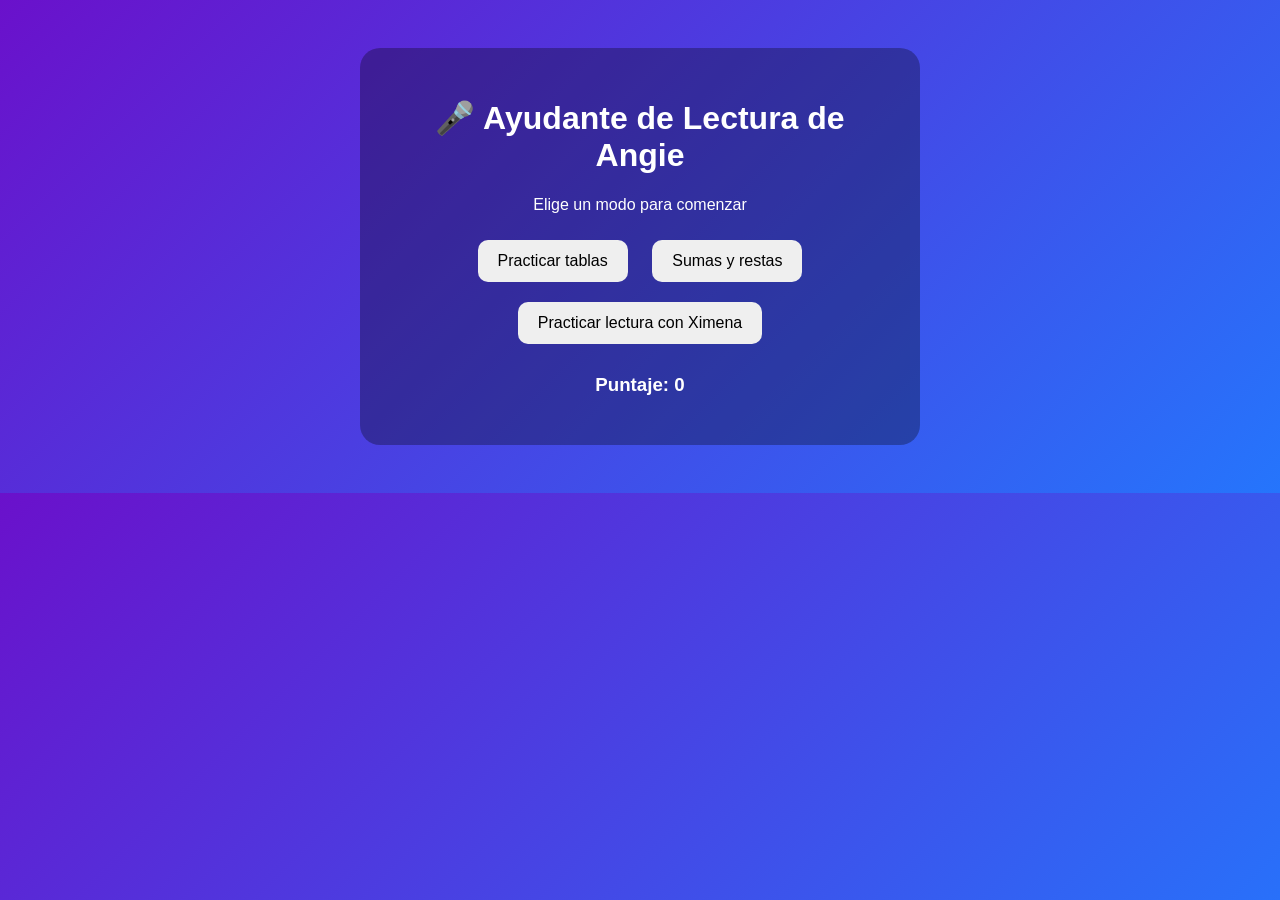
==== index.html @ 01317602 "first commit" ====
<!doctype html>
<html lang="es">

<head>
    <meta charset="UTF-8" />
    <title>Asistente Educativo con Voz</title>
    <link rel="stylesheet" href="style.css" />
</head>

<body>
    <div class="container">
        <h1>🎤 Ayudante de Lectura de Angie</h1>

        <p id="pregunta">Elige un modo para comenzar</p>

        <button onclick="iniciarTablas()">Practicar tablas</button>
        <button onclick="iniciarSumasRestas()">Sumas y restas</button>
        <button onclick="iniciarPronunciacion()">Practicar lectura con Ximena</button>

        <h2 id="respuesta"></h2>
        <h3 id="puntaje">Puntaje: 0</h3>
    </div>

    <script src="script.js"></script>
</body>

</html>
---- style.css ----
body {
    font-family: Arial, sans-serif;
    background: linear-gradient(135deg, #6a11cb, #2575fc);
    color: white;
    text-align: center;
    padding: 40px;
}

.container {
    background: rgba(0, 0, 0, 0.3);
    padding: 30px;
    border-radius: 20px;
    max-width: 500px;
    margin: auto;
}

button {
    padding: 12px 20px;
    margin: 10px;
    border: none;
    border-radius: 10px;
    cursor: pointer;
    font-size: 16px;
}

button:hover {
    background-color: #ddd;
}
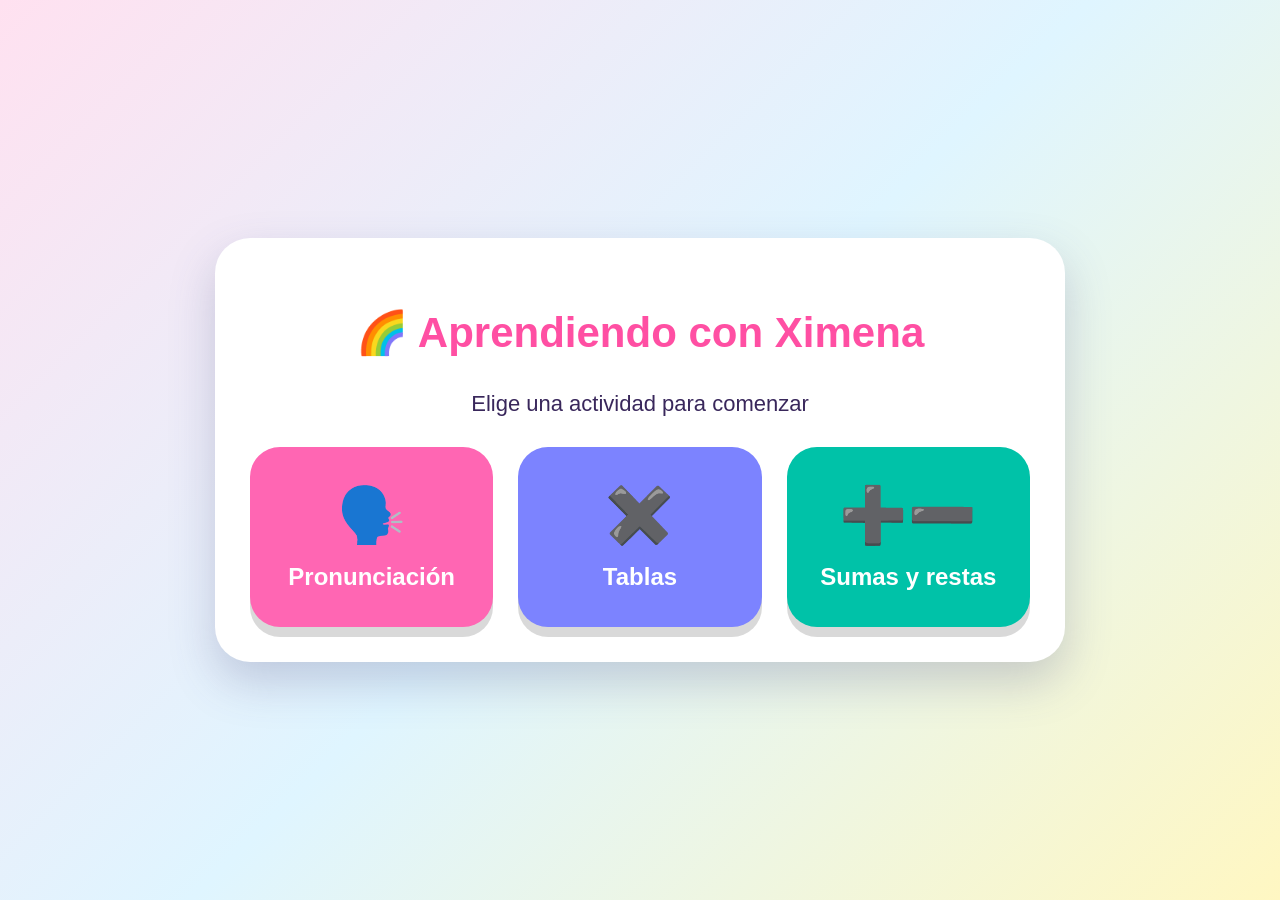
==== commit 6123ed6e: "cambios uevos1" ====
--- a/index.html
+++ b/index.html
@@ -3,23 +3,47 @@
 
 <head>
     <meta charset="UTF-8" />
-    <title>Asistente Educativo con Voz</title>
+    <title>Aprendiendo con Ximena</title>
     <link rel="stylesheet" href="style.css" />
 </head>
 
 <body>
-    <div class="container">
-        <h1>🎤 Ayudante de Lectura de Angie</h1>
+    <main class="app">
+        <section id="menu" class="screen active">
+            <h1>🌈 Aprendiendo con Ximena</h1>
+            <p class="subtitle">Elige una actividad para comenzar</p>
 
-        <p id="pregunta">Elige un modo para comenzar</p>
+            <div class="cards">
+                <button class="card pink" onclick="abrirActividad('pronunciacion')">
+          🗣️
+          <span>Pronunciación</span>
+        </button>
 
-        <button onclick="iniciarTablas()">Practicar tablas</button>
-        <button onclick="iniciarSumasRestas()">Sumas y restas</button>
-        <button onclick="iniciarPronunciacion()">Practicar lectura con Ximena</button>
+                <button class="card purple" onclick="abrirActividad('tablas')">
+          ✖️
+          <span>Tablas</span>
+        </button>
 
-        <h2 id="respuesta"></h2>
-        <h3 id="puntaje">Puntaje: 0</h3>
-    </div>
+                <button class="card green" onclick="abrirActividad('matematicas')">
+          ➕➖
+          <span>Sumas y restas</span>
+        </button>
+            </div>
+        </section>
+
+        <section id="actividad" class="screen">
+            <button class="back" onclick="volverMenu()">⬅ Volver</button>
+
+            <h2 id="tituloActividad">Actividad</h2>
+
+            <div id="pregunta" class="question">
+                Presiona una opción para comenzar
+            </div>
+
+            <h3 id="respuesta" class="answer"></h3>
+            <h3 id="puntaje" class="score">⭐ Puntaje: 0</h3>
+        </section>
+    </main>
 
     <script src="script.js"></script>
 </body>
--- a/style.css
+++ b/style.css
@@ -1,28 +1,134 @@
-body {
-    font-family: Arial, sans-serif;
-    background: linear-gradient(135deg, #6a11cb, #2575fc);
-    color: white;
-    text-align: center;
-    padding: 40px;
+* {
+    box-sizing: border-box;
 }
 
-.container {
-    background: rgba(0, 0, 0, 0.3);
-    padding: 30px;
-    border-radius: 20px;
-    max-width: 500px;
-    margin: auto;
+body {
+    margin: 0;
+    font-family: Arial, sans-serif;
+    min-height: 100vh;
+    background: linear-gradient(135deg, #ffe1f0, #dff5ff, #fff7c2);
+    display: flex;
+    justify-content: center;
+    align-items: center;
+    color: #39275b;
 }
 
-button {
-    padding: 12px 20px;
-    margin: 10px;
-    border: none;
-    border-radius: 10px;
-    cursor: pointer;
-    font-size: 16px;
+.app {
+    width: 92%;
+    max-width: 850px;
 }
 
-button:hover {
-    background-color: #ddd;
+.screen {
+    display: none;
+    background: white;
+    border-radius: 35px;
+    padding: 35px;
+    text-align: center;
+    box-shadow: 0 20px 45px rgba(80, 80, 130, 0.25);
+}
+
+.screen.active {
+    display: block;
+}
+
+h1 {
+    font-size: 42px;
+    color: #ff4fa3;
+}
+
+.subtitle {
+    font-size: 22px;
+    margin-bottom: 30px;
+}
+
+.cards {
+    display: grid;
+    grid-template-columns: repeat(3, 1fr);
+    gap: 25px;
+}
+
+.card {
+    min-height: 180px;
+    border: none;
+    border-radius: 30px;
+    color: white;
+    font-size: 55px;
+    cursor: pointer;
+    box-shadow: 0 10px 0 rgba(0, 0, 0, 0.15);
+    transition: transform 0.2s;
+}
+
+.card span {
+    display: block;
+    font-size: 24px;
+    margin-top: 15px;
+    font-weight: bold;
+}
+
+.card:hover {
+    transform: scale(1.05);
+}
+
+.pink {
+    background: #ff66b3;
+}
+
+.purple {
+    background: #7c83ff;
+}
+
+.green {
+    background: #00c2a8;
+}
+
+.back {
+    background: #ffcf4d;
+    border: none;
+    border-radius: 20px;
+    padding: 12px 22px;
+    font-size: 18px;
+    cursor: pointer;
+    font-weight: bold;
+    margin-bottom: 15px;
+}
+
+#tituloActividad {
+    font-size: 34px;
+    color: #7c3aed;
+}
+
+.question {
+    background: #fff4fb;
+    border: 4px dashed #ff9bd2;
+    border-radius: 25px;
+    padding: 30px;
+    font-size: 30px;
+    font-weight: bold;
+    min-height: 170px;
+    margin: 25px 0;
+}
+
+.answer {
+    background: #e9f7ff;
+    color: #2364aa;
+    border-radius: 20px;
+    padding: 15px;
+    min-height: 55px;
+}
+
+.score {
+    background: #fff0a8;
+    color: #8a5a00;
+    border-radius: 20px;
+    padding: 15px;
+    font-size: 26px;
+}
+
+@media (max-width: 700px) {
+    .cards {
+        grid-template-columns: 1fr;
+    }
+    h1 {
+        font-size: 32px;
+    }
 }
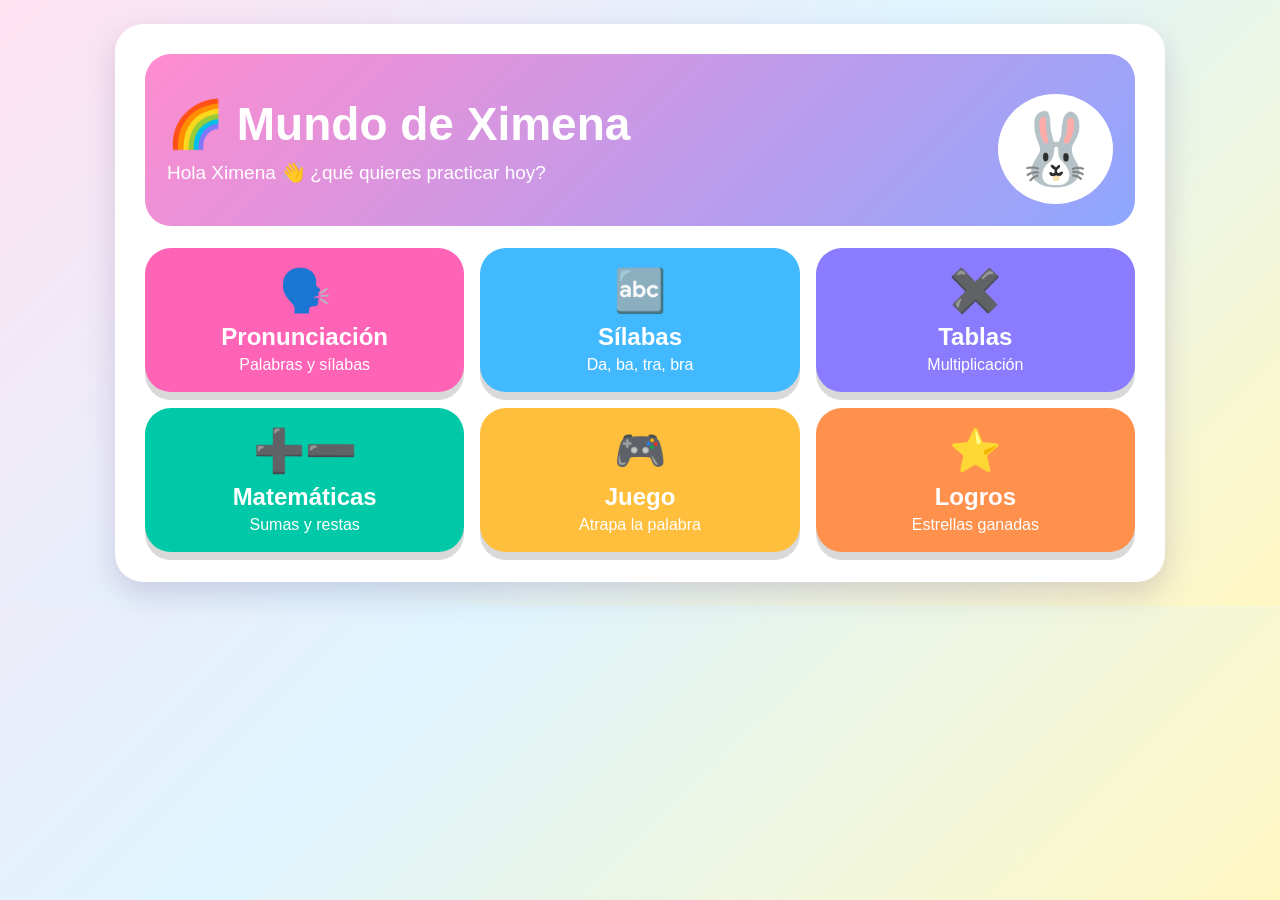
==== commit 16b89537: "cambio nuevo movil" ====
--- a/index.html
+++ b/index.html
@@ -3,30 +3,58 @@
 
 <head>
     <meta charset="UTF-8" />
-    <title>Aprendiendo con Ximena</title>
+    <meta name="viewport" content="width=device-width, initial-scale=1.0" />
+    <title>Mundo de Ximena</title>
     <link rel="stylesheet" href="style.css" />
 </head>
 
 <body>
     <main class="app">
+
         <section id="menu" class="screen active">
-            <h1>🌈 Aprendiendo con Ximena</h1>
-            <p class="subtitle">Elige una actividad para comenzar</p>
+            <div class="hero">
+                <div>
+                    <h1>🌈 Mundo de Ximena</h1>
+                    <p>Hola Ximena 👋 ¿qué quieres practicar hoy?</p>
+                </div>
+                <div class="mascot">🐰</div>
+            </div>
 
             <div class="cards">
                 <button class="card pink" onclick="abrirActividad('pronunciacion')">
-          🗣️
-          <span>Pronunciación</span>
+          <span class="icon">🗣️</span>
+          <strong>Pronunciación</strong>
+          <small>Palabras y sílabas</small>
+        </button>
+
+                <button class="card blue" onclick="abrirActividad('silabas')">
+          <span class="icon">🔤</span>
+          <strong>Sílabas</strong>
+          <small>Da, ba, tra, bra</small>
         </button>
 
                 <button class="card purple" onclick="abrirActividad('tablas')">
-          ✖️
-          <span>Tablas</span>
+          <span class="icon">✖️</span>
+          <strong>Tablas</strong>
+          <small>Multiplicación</small>
         </button>
 
                 <button class="card green" onclick="abrirActividad('matematicas')">
-          ➕➖
-          <span>Sumas y restas</span>
+          <span class="icon">➕➖</span>
+          <strong>Matemáticas</strong>
+          <small>Sumas y restas</small>
+        </button>
+
+                <button class="card yellow" onclick="abrirActividad('juego')">
+          <span class="icon">🎮</span>
+          <strong>Juego</strong>
+          <small>Atrapa la palabra</small>
+        </button>
+
+                <button class="card orange" onclick="abrirLogros()">
+          <span class="icon">⭐</span>
+          <strong>Logros</strong>
+          <small>Estrellas ganadas</small>
         </button>
             </div>
         </section>
@@ -35,6 +63,7 @@
             <button class="back" onclick="volverMenu()">⬅ Volver</button>
 
             <h2 id="tituloActividad">Actividad</h2>
+            <div id="juegoOpciones" class="game-options"></div>
 
             <div id="pregunta" class="question">
                 Presiona una opción para comenzar
@@ -43,6 +72,21 @@
             <h3 id="respuesta" class="answer"></h3>
             <h3 id="puntaje" class="score">⭐ Puntaje: 0</h3>
         </section>
+
+        <section id="logros" class="screen">
+            <button class="back" onclick="volverMenu()">⬅ Volver</button>
+
+            <h2>⭐ Mis logros</h2>
+
+            <div class="achievements">
+                <div class="achievement">🏆 Palabras correctas: <span id="logroPalabras">0</span></div>
+                <div class="achievement">✖️ Tablas correctas: <span id="logroTablas">0</span></div>
+                <div class="achievement">➕ Matemáticas correctas: <span id="logroMate">0</span></div>
+                <div class="achievement">🌟 Estrellas: <span id="logroEstrellas">0</span></div>
+            </div>
+            <div id="pregunta" class="question"></div>
+        </section>
+
     </main>
 
     <script src="script.js"></script>
--- a/style.css
+++ b/style.css
@@ -2,110 +2,159 @@
     box-sizing: border-box;
 }
 
+html,
 body {
     margin: 0;
-    font-family: Arial, sans-serif;
-    min-height: 100vh;
+    width: 100%;
+    min-height: 100%;
+    font-family: "Comic Sans MS", Arial, sans-serif;
     background: linear-gradient(135deg, #ffe1f0, #dff5ff, #fff7c2);
+    color: #33235c;
+}
+
+body {
     display: flex;
     justify-content: center;
-    align-items: center;
-    color: #39275b;
+    align-items: flex-start;
+    padding: 12px;
 }
 
 .app {
-    width: 92%;
-    max-width: 850px;
+    width: 100%;
+    max-width: 1050px;
 }
 
 .screen {
     display: none;
+    width: 100%;
     background: white;
-    border-radius: 35px;
-    padding: 35px;
-    text-align: center;
-    box-shadow: 0 20px 45px rgba(80, 80, 130, 0.25);
+    border-radius: 28px;
+    padding: 18px;
+    box-shadow: 0 12px 30px rgba(98, 75, 140, 0.22);
 }
 
 .screen.active {
     display: block;
 }
 
-h1 {
-    font-size: 42px;
-    color: #ff4fa3;
-}
-
-.subtitle {
-    font-size: 22px;
-    margin-bottom: 30px;
+.hero {
+    display: flex;
+    flex-direction: column;
+    align-items: center;
+    background: linear-gradient(135deg, #ff8ccf, #8ea7ff);
+    color: white;
+    padding: 22px;
+    border-radius: 26px;
+    text-align: center;
+    margin-bottom: 22px;
+}
+
+.hero h1 {
+    font-size: 32px;
+    margin: 0;
+}
+
+.hero p {
+    font-size: 19px;
+    margin: 10px 0 0;
+}
+
+.mascot {
+    font-size: 70px;
+    background: white;
+    border-radius: 50%;
+    padding: 14px;
+    margin-top: 18px;
 }
 
 .cards {
     display: grid;
-    grid-template-columns: repeat(3, 1fr);
-    gap: 25px;
+    grid-template-columns: 1fr;
+    gap: 16px;
 }
 
 .card {
-    min-height: 180px;
+    min-height: 125px;
     border: none;
-    border-radius: 30px;
+    border-radius: 26px;
     color: white;
-    font-size: 55px;
     cursor: pointer;
-    box-shadow: 0 10px 0 rgba(0, 0, 0, 0.15);
-    transition: transform 0.2s;
-}
-
-.card span {
+    padding: 18px;
+    text-align: center;
+    box-shadow: 0 8px 0 rgba(0, 0, 0, 0.15);
+}
+
+.icon {
+    font-size: 42px;
+    display: block;
+}
+
+.card strong {
     display: block;
     font-size: 24px;
-    margin-top: 15px;
-    font-weight: bold;
-}
-
-.card:hover {
-    transform: scale(1.05);
+    margin-top: 8px;
+}
+
+.card small {
+    display: block;
+    font-size: 16px;
+    margin-top: 5px;
 }
 
 .pink {
-    background: #ff66b3;
+    background: #ff63b5;
+}
+
+.blue {
+    background: #42b9ff;
 }
 
 .purple {
-    background: #7c83ff;
+    background: #8b7cff;
 }
 
 .green {
-    background: #00c2a8;
+    background: #00c9a7;
+}
+
+.yellow {
+    background: #ffbf3c;
+}
+
+.orange {
+    background: #ff914d;
 }
 
 .back {
+    width: 100%;
     background: #ffcf4d;
     border: none;
     border-radius: 20px;
-    padding: 12px 22px;
-    font-size: 18px;
+    padding: 15px;
+    font-size: 20px;
+    font-weight: bold;
     cursor: pointer;
-    font-weight: bold;
-    margin-bottom: 15px;
-}
-
-#tituloActividad {
-    font-size: 34px;
+    margin-bottom: 18px;
+}
+
+#tituloActividad,
+#logros h2 {
+    font-size: 30px;
+    text-align: center;
     color: #7c3aed;
 }
 
 .question {
     background: #fff4fb;
     border: 4px dashed #ff9bd2;
-    border-radius: 25px;
-    padding: 30px;
-    font-size: 30px;
-    font-weight: bold;
-    min-height: 170px;
-    margin: 25px 0;
+    border-radius: 26px;
+    padding: 22px;
+    font-size: 26px;
+    font-weight: bold;
+    min-height: 180px;
+    text-align: center;
+    margin: 20px 0;
+    overflow-wrap: break-word;
 }
 
 .answer {
@@ -113,7 +162,9 @@
     color: #2364aa;
     border-radius: 20px;
     padding: 15px;
+    font-size: 20px;
     min-height: 55px;
+    text-align: center;
 }
 
 .score {
@@ -121,14 +172,88 @@
     color: #8a5a00;
     border-radius: 20px;
     padding: 15px;
+    font-size: 24px;
+    text-align: center;
+}
+
+.game-options {
+    display: grid;
+    grid-template-columns: 1fr;
+    gap: 15px;
+    margin-top: 18px;
+}
+
+.option {
+    width: 100%;
+    border: none;
+    border-radius: 24px;
+    padding: 22px;
+    background: #ffffff;
+    cursor: pointer;
+    box-shadow: 0 8px 18px rgba(0, 0, 0, 0.12);
     font-size: 26px;
-}
-
-@media (max-width: 700px) {
+    font-weight: bold;
+    color: #33235c;
+}
+
+.option span {
+    display: block;
+    font-size: 50px;
+    margin-bottom: 8px;
+}
+
+.achievements {
+    display: grid;
+    gap: 15px;
+    margin-top: 20px;
+}
+
+.achievement {
+    background: #f3edff;
+    border-radius: 22px;
+    padding: 20px;
+    font-size: 22px;
+    font-weight: bold;
+}
+
+
+/* Tablets */
+
+@media (min-width: 700px) {
+    body {
+        align-items: center;
+        padding: 24px;
+    }
+    .screen {
+        padding: 30px;
+    }
+    .hero {
+        flex-direction: row;
+        justify-content: space-between;
+        text-align: left;
+    }
+    .hero h1 {
+        font-size: 42px;
+    }
     .cards {
-        grid-template-columns: 1fr;
-    }
-    h1 {
-        font-size: 32px;
+        grid-template-columns: repeat(2, 1fr);
+    }
+    .game-options {
+        grid-template-columns: repeat(3, 1fr);
+    }
+}
+
+
+/* Pantallas grandes */
+
+@media (min-width: 1000px) {
+    .cards {
+        grid-template-columns: repeat(3, 1fr);
+    }
+    .hero h1 {
+        font-size: 46px;
+    }
+    .question {
+        font-size: 34px;
     }
 }
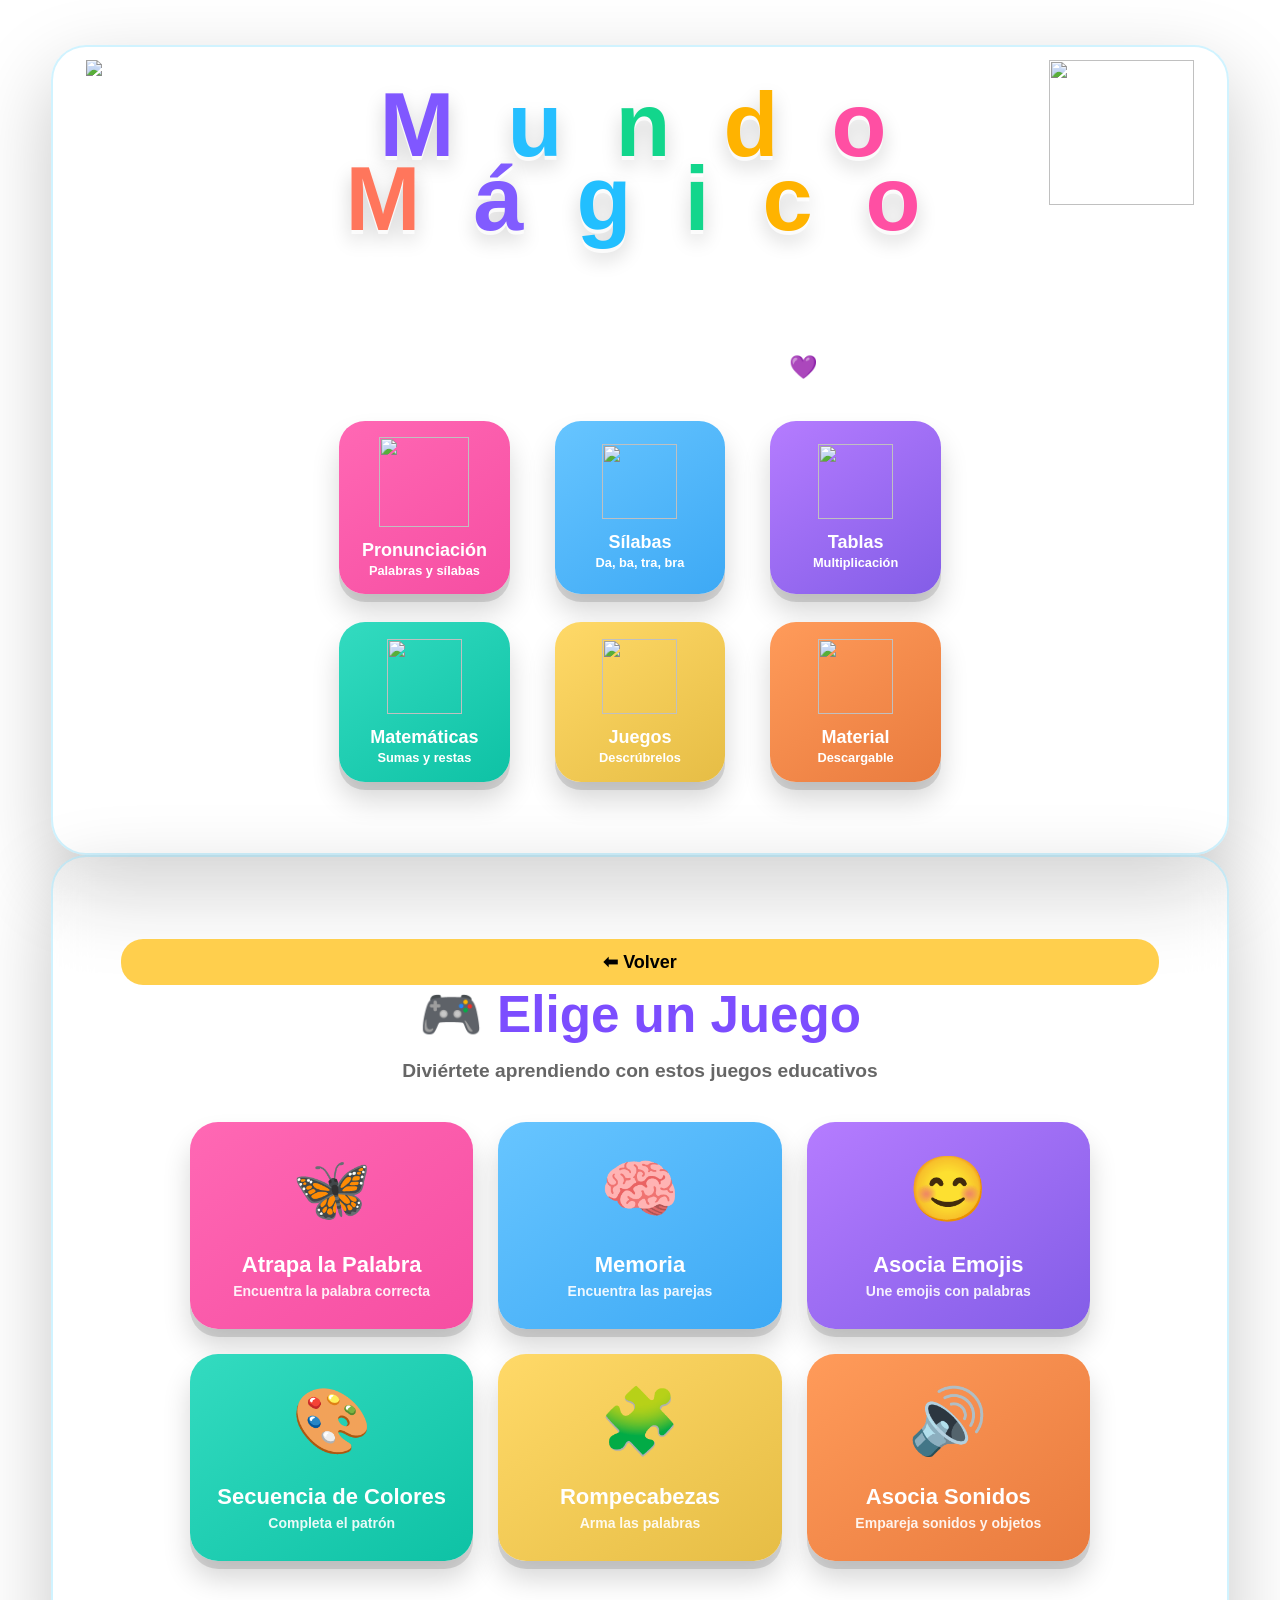
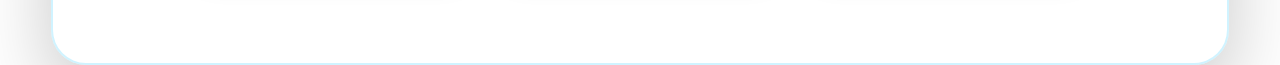
==== commit 15f15eff: "Agregar menú de juegos con tarjetas de diferentes opciones - Nueva sección de juegos en index.html c" ====
--- a/index.html
+++ b/index.html
@@ -4,89 +4,166 @@
 <head>
     <meta charset="UTF-8" />
     <meta name="viewport" content="width=device-width, initial-scale=1.0" />
-    <title>Mundo de Ximena</title>
+    <title>MagiMente</title>
     <link rel="stylesheet" href="style.css" />
 </head>
 
 <body>
     <main class="app">
+        <section id="menu" class="screen active home-screen">
+            <div class="top-decoration">
+                <img src="./assets/nube.png" class="cloud-img" />
 
-        <section id="menu" class="screen active">
-            <div class="hero">
-                <div>
-                    <h1>🌈 Mundo de Ximena</h1>
-                    <p>Hola Ximena 👋 ¿qué quieres practicar hoy?</p>
+                <div class="profile">
+                    <img src="./assets/personaje.png" class="brain-img" />
                 </div>
-                <div class="mascot">🐰</div>
             </div>
 
+            <header class="main-header">
+                <h1 class="titulo-magico">
+                    <span class="letra1">M</span>
+                    <span class="letra2">u</span>
+                    <span class="letra3">n</span>
+                    <span class="letra4">d</span>
+                    <span class="letra5">o</span>
+
+                    <br />
+
+                    <span class="letra6">M</span>
+                    <span class="letra7">á</span>
+                    <span class="letra8">g</span>
+                    <span class="letra9">i</span>
+                    <span class="letra10">c</span>
+                    <span class="letra11">o</span>
+                </h1>
+
+                <p>
+                    Una compañera con IA que ayuda a los niños a aprender con diversión, confianza y alegría 💜
+                </p>
+            </header>
+
             <div class="cards">
-                <button class="card pink" onclick="abrirActividad('pronunciacion')">
-          <span class="icon">🗣️</span>
-          <strong>Pronunciación</strong>
-          <small>Palabras y sílabas</small>
-        </button>
+                <button class="card pink" onclick="abrirActividad('pronunciacion', 'pink')">
+						<img
+							src="./assets/bocina.png"
+							class="card-image" />
 
-                <button class="card blue" onclick="abrirActividad('silabas')">
-          <span class="icon">🔤</span>
-          <strong>Sílabas</strong>
-          <small>Da, ba, tra, bra</small>
-        </button>
+						<h2>Pronunciación</h2>
 
-                <button class="card purple" onclick="abrirActividad('tablas')">
-          <span class="icon">✖️</span>
-          <strong>Tablas</strong>
-          <small>Multiplicación</small>
-        </button>
+						<p>Palabras y sílabas</p>
+					</button>
 
-                <button class="card green" onclick="abrirActividad('matematicas')">
-          <span class="icon">➕➖</span>
-          <strong>Matemáticas</strong>
-          <small>Sumas y restas</small>
-        </button>
+                <button class="card blue" onclick="abrirActividad('silabas', 'blue')">
+						<img src="./assets/silabas.png" class="card-image" />
 
-                <button class="card yellow" onclick="abrirActividad('juego')">
-          <span class="icon">🎮</span>
-          <strong>Juego</strong>
-          <small>Atrapa la palabra</small>
-        </button>
+						<h2>Sílabas</h2>
+
+						<p>Da, ba, tra, bra</p>
+					</button>
+
+                <button class="card purple" onclick="abrirActividad('tablas', 'purple')">
+						<img src="./assets/tabalas.png" class="card-image" />
+
+						<h2>Tablas</h2>
+
+						<p>Multiplicación</p>
+					</button>
+
+                <button class="card green" onclick="abrirActividad('matematicas', 'green')">
+						<img
+							src="./assets/mate.png"
+							class="card-image" />
+
+						<h2>Matemáticas</h2>
+
+						<p>Sumas y restas</p>
+					</button>
+
+                <button class="card yellow" onclick="abrirMenuJuegos()">
+						<img src="./assets/juegos.png" class="card-image" />
+
+						<h2>Juegos</h2>
+
+						<p>Descrúbrelos</p>
+					</button>
 
                 <button class="card orange" onclick="abrirLogros()">
-          <span class="icon">⭐</span>
-          <strong>Logros</strong>
-          <small>Estrellas ganadas</small>
-        </button>
+						<img src="./assets/archivos.png" class="card-image" />
+
+						<h2>Material</h2>
+
+						<p>Descargable</p>
+					</button>
             </div>
         </section>
 
-        <section id="actividad" class="screen">
-            <button class="back" onclick="volverMenu()">⬅ Volver</button>
-
-            <h2 id="tituloActividad">Actividad</h2>
-            <div id="juegoOpciones" class="game-options"></div>
-
-            <div id="pregunta" class="question">
-                Presiona una opción para comenzar
-            </div>
-
-            <h3 id="respuesta" class="answer"></h3>
-            <h3 id="puntaje" class="score">⭐ Puntaje: 0</h3>
-        </section>
-
-        <section id="logros" class="screen">
+<section id="logros" class="screen activity-screen">
             <button class="back" onclick="volverMenu()">⬅ Volver</button>
 
             <h2>⭐ Mis logros</h2>
 
             <div class="achievements">
-                <div class="achievement">🏆 Palabras correctas: <span id="logroPalabras">0</span></div>
-                <div class="achievement">✖️ Tablas correctas: <span id="logroTablas">0</span></div>
-                <div class="achievement">➕ Matemáticas correctas: <span id="logroMate">0</span></div>
-                <div class="achievement">🌟 Estrellas: <span id="logroEstrellas">0</span></div>
+                <div class="achievement">
+                    🏆 Palabras correctas: <span id="logroPalabras">0</span>
+                </div>
+                <div class="achievement">
+                    ✖️ Tablas correctas: <span id="logroTablas">0</span>
+                </div>
+                <div class="achievement">
+                    ➕ Matemáticas correctas: <span id="logroMate">0</span>
+                </div>
+                <div class="achievement">
+                    🌟 Estrellas: <span id="logroEstrellas">0</span>
+                </div>
             </div>
-            <div id="pregunta" class="question"></div>
         </section>
 
+        <section id="juegos-menu" class="screen home-screen">
+            <button class="back" onclick="volverMenu()">⬅ Volver</button>
+
+            <header class="menu-header">
+                <h1>🎮 Elige un Juego</h1>
+                <p>Diviértete aprendiendo con estos juegos educativos</p>
+            </header>
+
+            <div class="juegos-grid">
+                <button class="juego-card juego-atrapa" onclick="abrirJuegoEnVentana('juego')">
+                    <div class="juego-icono">🦋</div>
+                    <h3>Atrapa la Palabra</h3>
+                    <p>Encuentra la palabra correcta</p>
+                </button>
+
+                <button class="juego-card juego-memoria" onclick="abrirJuegoEnVentana('memoria')">
+                    <div class="juego-icono">🧠</div>
+                    <h3>Memoria</h3>
+                    <p>Encuentra las parejas</p>
+                </button>
+
+                <button class="juego-card juego-emojis" onclick="abrirJuegoEnVentana('emojis')">
+                    <div class="juego-icono">😊</div>
+                    <h3>Asocia Emojis</h3>
+                    <p>Une emojis con palabras</p>
+                </button>
+
+                <button class="juego-card juego-colores" onclick="abrirJuegoEnVentana('colores')">
+                    <div class="juego-icono">🎨</div>
+                    <h3>Secuencia de Colores</h3>
+                    <p>Completa el patrón</p>
+                </button>
+
+                <button class="juego-card juego-rompecabezas" onclick="abrirJuegoEnVentana('rompecabezas')">
+                    <div class="juego-icono">🧩</div>
+                    <h3>Rompecabezas</h3>
+                    <p>Arma las palabras</p>
+                </button>
+
+                <button class="juego-card juego-sonidos" onclick="abrirJuegoEnVentana('sonidos')">
+                    <div class="juego-icono">🔊</div>
+                    <h3>Asocia Sonidos</h3>
+                    <p>Empareja sonidos y objetos</p>
+                </button>
+            </div>
+        </section>
     </main>
 
     <script src="script.js"></script>
--- a/style.css
+++ b/style.css
@@ -2,258 +2,813 @@
     box-sizing: border-box;
 }
 
-html,
 body {
     margin: 0;
-    width: 100%;
-    min-height: 100%;
-    font-family: "Comic Sans MS", Arial, sans-serif;
-    background: linear-gradient(135deg, #ffe1f0, #dff5ff, #fff7c2);
-    color: #33235c;
-}
-
-body {
+    width: 100vw;
+    height: 100vh;
+    font-family: 'Comic Sans MS', Arial, sans-serif;
+    background: url('./assets/fondo.png');
+    background-size: 100% 100%;
+    background-position: center;
+    background-repeat: no-repeat;
     display: flex;
     justify-content: center;
-    align-items: flex-start;
-    padding: 12px;
+    align-items: center;
+    overflow: hidden;
 }
 
 .app {
-    width: 100%;
-    max-width: 1050px;
+    width: 92vw;
+    height: 90vh;
+    max-width: 1700px;
 }
 
 .screen {
     display: none;
-    width: 100%;
-    background: white;
-    border-radius: 28px;
-    padding: 18px;
-    box-shadow: 0 12px 30px rgba(98, 75, 140, 0.22);
 }
 
 .screen.active {
     display: block;
 }
 
-.hero {
+.home-screen {
+    position: relative;
+    width: 100%;
+    height: 100%;
+    padding: 25px 70px 45px;
+    border-radius: 35px;
+    background: rgba(255, 255, 255, 0.1);
+    backdrop-filter: blur(18px);
+    box-shadow: inset 0 0 0 2px rgba(120, 220, 255, 0.35), 0 30px 80px rgba(0, 0, 0, 0.22);
+    overflow: hidden;
     display: flex;
     flex-direction: column;
-    align-items: center;
-    background: linear-gradient(135deg, #ff8ccf, #8ea7ff);
+    justify-content: center;
+}
+
+
+/* Quitar nubes falsas */
+
+.home-screen::before,
+.home-screen::after {
+    display: none;
+}
+
+.top-decoration {
+    position: absolute;
+    top: 15px;
+    left: 35px;
+    right: 35px;
+    display: flex;
+    justify-content: space-between;
+    align-items: flex-start;
+    z-index: 5;
+}
+
+.cloud-img {
+    width: 190px;
+    object-fit: contain;
+}
+
+.profile {
+    position: relative;
+}
+
+.brain-img {
+    width: 145px;
+    height: 145px;
+    object-fit: contain;
+}
+
+
+/* TÍTULO */
+
+.main-header {
+    text-align: center;
+    position: relative;
+    z-index: 4;
+    margin-top: 19px;
+    margin-bottom: 25px;
+}
+
+.titulo-magico {
+    margin: 0;
+    font-size: clamp(90px, 7vw, 130px);
+    line-height: 0.82;
+    font-weight: 900;
+    letter-spacing: 14px;
+    text-align: center;
+    text-shadow: 0 4px 0 rgba(255, 255, 255, 0.8), 0 10px 20px rgba(0, 0, 0, 0.18);
+}
+
+.letra1 {
+    color: #8057ff;
+}
+
+.letra2 {
+    color: #26bfff;
+}
+
+.letra3 {
+    color: #12d68c;
+}
+
+.letra4 {
+    color: #ffb300;
+}
+
+.letra5 {
+    color: #ff4fa3;
+}
+
+.letra6 {
+    color: #ff765c;
+}
+
+.letra7 {
+    color: #815cff;
+}
+
+.letra8 {
+    color: #22bfff;
+}
+
+.letra9 {
+    color: #13d68c;
+}
+
+.letra10 {
+    color: #ffb300;
+}
+
+.letra11 {
+    color: #ff4fa3;
+}
+
+.main-header p {
+    margin: 90px auto 35px;
+    max-width: 760px;
+    font-size: clamp(22px, 1.8vw, 32px);
+    line-height: 1.2;
+    font-weight: 900;
     color: white;
-    padding: 22px;
-    border-radius: 26px;
-    text-align: center;
-    margin-bottom: 22px;
-}
-
-.hero h1 {
-    font-size: 32px;
-    margin: 0;
-}
-
-.hero p {
-    font-size: 19px;
-    margin: 10px 0 0;
-}
-
-.mascot {
-    font-size: 70px;
-    background: white;
-    border-radius: 50%;
-    padding: 14px;
-    margin-top: 18px;
-}
+}
+
+
+/* TARJETAS */
 
 .cards {
+    position: relative;
+    z-index: 4;
+    width: 58%;
+    margin: 39px auto 0 auto;
     display: grid;
-    grid-template-columns: 1fr;
-    gap: 16px;
+    grid-template-columns: repeat(3, 1fr);
+    gap: 28px 45px;
 }
 
 .card {
-    min-height: 125px;
+    min-height: 160px;
     border: none;
     border-radius: 26px;
     color: white;
     cursor: pointer;
-    padding: 18px;
-    text-align: center;
-    box-shadow: 0 8px 0 rgba(0, 0, 0, 0.15);
-}
-
-.icon {
-    font-size: 42px;
-    display: block;
-}
-
-.card strong {
-    display: block;
-    font-size: 24px;
-    margin-top: 8px;
-}
-
-.card small {
-    display: block;
-    font-size: 16px;
-    margin-top: 5px;
-}
+    padding: 16px;
+    text-align: center;
+    display: flex;
+    flex-direction: column;
+    justify-content: center;
+    align-items: center;
+    box-shadow: 0 8px 0 rgba(0, 0, 0, 0.12), 0 18px 28px rgba(0, 0, 0, 0.16);
+    transition: transform 0.2s ease, filter 0.2s ease;
+}
+
+.card:hover {
+    transform: translateY(-8px) scale(1.03);
+    filter: brightness(1.06);
+}
+
+.card-image {
+    width: 75px;
+    height: 75px;
+    object-fit: contain;
+    margin-bottom: 8px;
+}
+
+.pink .card-image {
+    width: 90px;
+    height: 90px;
+}
+
+.card h2 {
+    margin: 5px 0 2px;
+    font-size: clamp(18px, 1.4vw, 28px);
+    color: white;
+    font-weight: 900;
+}
+
+.card p {
+    margin: 0;
+    font-size: clamp(12px, 1vw, 18px);
+    font-weight: 800;
+    color: white;
+}
+
+
+/* Colores similares a tu captura */
 
 .pink {
-    background: #ff63b5;
+    background: linear-gradient(145deg, #ff68b4, #f64ea2);
 }
 
 .blue {
-    background: #42b9ff;
+    background: linear-gradient(145deg, #67c5ff, #3da9f5);
 }
 
 .purple {
-    background: #8b7cff;
+    background: linear-gradient(145deg, #b57cff, #835de7);
 }
 
 .green {
-    background: #00c9a7;
+    background: linear-gradient(145deg, #33dbc0, #0ec2a5);
 }
 
 .yellow {
-    background: #ffbf3c;
+    background: linear-gradient(145deg, #ffd968, #e6bd45);
 }
 
 .orange {
-    background: #ff914d;
+    background: linear-gradient(145deg, #ff9b5a, #e97b3e);
+}
+
+
+/* ACTIVIDADES */
+
+.activity-screen {
+    width: 100%;
+    min-height: 90vh;
+    padding: 32px;
+    border-radius: 34px;
+    background: rgba(255, 255, 255, 0.95);
+    box-shadow: 0 25px 60px rgba(0, 0, 0, 0.25);
+}
+
+.activity-screen.pink {
+    background: linear-gradient(135deg, rgba(255, 104, 180, 0.15), rgba(246, 78, 162, 0.15)), rgba(255, 255, 255, 0.95);
+}
+
+.activity-screen.blue {
+    background: linear-gradient(135deg, rgba(103, 197, 255, 0.15), rgba(61, 169, 245, 0.15)), rgba(255, 255, 255, 0.95);
+}
+
+.activity-screen.purple {
+    background: linear-gradient(135deg, rgba(181, 124, 255, 0.15), rgba(131, 93, 231, 0.15)), rgba(255, 255, 255, 0.95);
+}
+
+.activity-screen.green {
+    background: linear-gradient(135deg, rgba(51, 219, 192, 0.15), rgba(14, 194, 165, 0.15)), rgba(255, 255, 255, 0.95);
+}
+
+.activity-screen.yellow {
+    background: linear-gradient(135deg, rgba(255, 217, 104, 0.15), rgba(230, 189, 69, 0.15)), rgba(255, 255, 255, 0.95);
+}
+
+.activity-screen.orange {
+    background: linear-gradient(135deg, rgba(255, 155, 90, 0.15), rgba(233, 123, 62, 0.15)), rgba(255, 255, 255, 0.95);
 }
 
 .back {
-    width: 100%;
+    border: none;
     background: #ffcf4d;
-    border: none;
-    border-radius: 20px;
-    padding: 15px;
-    font-size: 20px;
-    font-weight: bold;
+    padding: 12px 24px;
+    border-radius: 22px;
+    font-size: 18px;
+    font-weight: 900;
     cursor: pointer;
-    margin-bottom: 18px;
 }
 
 #tituloActividad,
 #logros h2 {
-    font-size: 30px;
-    text-align: center;
-    color: #7c3aed;
+    text-align: center;
+    font-size: 38px;
+    color: #7c4dff;
 }
 
 .question {
     background: #fff4fb;
-    border: 4px dashed #ff9bd2;
-    border-radius: 26px;
-    padding: 22px;
-    font-size: 26px;
-    font-weight: bold;
+    border: 5px dashed #ff9bd2;
+    border-radius: 30px;
+    padding: 30px;
+    font-size: 32px;
+    font-weight: 900;
     min-height: 180px;
     text-align: center;
     margin: 20px 0;
-    overflow-wrap: break-word;
+}
+
+.answer,
+.score {
+    border-radius: 24px;
+    padding: 18px;
+    text-align: center;
+    font-size: 24px;
 }
 
 .answer {
     background: #e9f7ff;
     color: #2364aa;
-    border-radius: 20px;
-    padding: 15px;
-    font-size: 20px;
-    min-height: 55px;
-    text-align: center;
 }
 
 .score {
     background: #fff0a8;
     color: #8a5a00;
-    border-radius: 20px;
-    padding: 15px;
-    font-size: 24px;
-    text-align: center;
 }
 
 .game-options {
+    display: flex;
+    justify-content: center;
+    align-items: center;
+    width: 100%;
+    gap: 18px;
+}
+
+.option {
+    border: none;
+    background: white;
+    border-radius: 24px;
+    padding: 20px;
+    font-size: 26px;
+    font-weight: 900;
+    color: #33235c;
+    box-shadow: 0 10px 22px rgba(0, 0, 0, 0.12);
+    cursor: pointer;
+}
+
+.option span {
+    display: block;
+    font-size: 55px;
+}
+
+/* SELECTOR DE TABLAS */
+
+.table-selector {
+    width: 100%;
+}
+
+.selector-titulo {
+    text-align: center;
+    font-size: 28px;
+    color: #7c4dff;
+    font-weight: 900;
+    margin: 20px 0 30px;
+}
+
+.tablas-grid {
     display: grid;
-    grid-template-columns: 1fr;
-    gap: 15px;
-    margin-top: 18px;
-}
-
-.option {
-    width: 100%;
+    grid-template-columns: repeat(6, 1fr);
+    gap: 20px;
+    margin: 20px 0;
+}
+
+.tabla-card {
+    background: linear-gradient(135deg, #ff68b4, #f64ea2);
     border: none;
     border-radius: 24px;
-    padding: 22px;
-    background: #ffffff;
+    padding: 25px;
     cursor: pointer;
-    box-shadow: 0 8px 18px rgba(0, 0, 0, 0.12);
-    font-size: 26px;
+    display: flex;
+    flex-direction: column;
+    justify-content: center;
+    align-items: center;
+    min-height: 140px;
+    box-shadow: 0 8px 0 rgba(0, 0, 0, 0.12), 0 18px 28px rgba(0, 0, 0, 0.16);
+    transition: transform 0.2s ease, filter 0.2s ease;
+    color: white;
+    font-weight: 900;
+}
+
+.tabla-card:hover {
+    transform: translateY(-8px) scale(1.05);
+    filter: brightness(1.08);
+}
+
+.tabla-numero {
+    font-size: 48px;
+    margin-bottom: 8px;
+}
+
+.tabla-label {
+    font-size: 14px;
+    opacity: 0.95;
+}
+
+.tabla-card.tabla-todas {
+    background: linear-gradient(145deg, #ff1493, #ff69b4);
+    border: 3px solid rgba(255, 255, 255, 0.4);
+}
+
+.tabla-card.tabla-todas:hover {
+    transform: translateY(-12px) scale(1.08);
+    filter: brightness(1.12);
+}
+
+.tabla-card.tabla-1 { background: linear-gradient(145deg, #ff68b4, #f64ea2); }
+.tabla-card.tabla-2 { background: linear-gradient(145deg, #67c5ff, #3da9f5); }
+.tabla-card.tabla-3 { background: linear-gradient(145deg, #b57cff, #835de7); }
+.tabla-card.tabla-4 { background: linear-gradient(145deg, #33dbc0, #0ec2a5); }
+.tabla-card.tabla-5 { background: linear-gradient(145deg, #ffd968, #e6bd45); }
+.tabla-card.tabla-6 { background: linear-gradient(145deg, #ff9b5a, #e97b3e); }
+.tabla-card.tabla-7 { background: linear-gradient(145deg, #ff68b4, #f64ea2); }
+.tabla-card.tabla-8 { background: linear-gradient(145deg, #67c5ff, #3da9f5); }
+.tabla-card.tabla-9 { background: linear-gradient(145deg, #b57cff, #835de7); }
+.tabla-card.tabla-10 { background: linear-gradient(145deg, #33dbc0, #0ec2a5); }
+
+/* BOTONES DE OPERACIÓN (SUMA/RESTA) */
+
+.operacion-btn {
+    background: white;
+    border: 3px solid #ddd;
+    border-radius: 28px;
+    padding: 25px;
+    font-size: 20px;
+    font-weight: 900;
+    color: #333;
+    cursor: pointer;
+    display: flex;
+    flex-direction: column;
+    justify-content: center;
+    align-items: center;
+    min-height: 160px;
+    box-shadow: 0 8px 20px rgba(0, 0, 0, 0.1);
+    transition: all 0.3s ease;
+    user-select: none;
+    touch-action: none;
+}
+
+.operacion-btn:hover {
+    transform: translateY(-8px) scale(1.05);
+    box-shadow: 0 12px 30px rgba(0, 0, 0, 0.2);
+    filter: brightness(0.98);
+}
+
+.operacion-btn:active {
+    transform: translateY(-4px) scale(1.02);
+}
+
+.operacion-icon {
+    font-size: 56px;
+    margin-bottom: 10px;
+    display: block;
+}
+
+.operacion-texto {
+    font-size: 18px;
+    display: block;
+}
+
+.suma-btn {
+    border-color: #0ec2a5;
+    background: linear-gradient(135deg, rgba(14, 194, 165, 0.1), rgba(14, 194, 165, 0.05));
+}
+
+.suma-btn:hover {
+    background: linear-gradient(135deg, rgba(14, 194, 165, 0.2), rgba(14, 194, 165, 0.1));
+    border-color: #0ec2a5;
+    box-shadow: 0 12px 30px rgba(14, 194, 165, 0.3);
+}
+
+.resta-btn {
+    border-color: #ff4fa3;
+    background: linear-gradient(135deg, rgba(255, 79, 163, 0.1), rgba(255, 79, 163, 0.05));
+}
+
+.resta-btn:hover {
+    background: linear-gradient(135deg, rgba(255, 79, 163, 0.2), rgba(255, 79, 163, 0.1));
+    border-color: #ff4fa3;
+    box-shadow: 0 12px 30px rgba(255, 79, 163, 0.3);
+}
+
+.mixto-btn {
+    border-color: #8057ff;
+    background: linear-gradient(135deg, rgba(128, 87, 255, 0.1), rgba(128, 87, 255, 0.05));
+}
+
+.mixto-btn:hover {
+    background: linear-gradient(135deg, rgba(128, 87, 255, 0.2), rgba(128, 87, 255, 0.1));
+    border-color: #8057ff;
+    box-shadow: 0 12px 30px rgba(128, 87, 255, 0.3);
+}
+
+
+/* GRID DE OPERACIONES */
+
+.operaciones-grid {
+    display: grid;
+    grid-template-columns: repeat(2, 1fr);
+    gap: 20px;
+    margin: 20px 0;
+}
+
+.operacion-card {
+    background: white;
+    border: 3px solid #ddd;
+    border-radius: 24px;
+    padding: 25px;
+    font-size: 24px;
+    font-weight: 900;
+    color: #333;
+    cursor: pointer;
+    display: flex;
+    flex-direction: column;
+    justify-content: center;
+    align-items: center;
+    min-height: 140px;
+    box-shadow: 0 6px 18px rgba(0, 0, 0, 0.1);
+    transition: all 0.3s ease;
+    user-select: none;
+    touch-action: none;
+}
+
+.operacion-card:hover {
+    transform: translateY(-6px) scale(1.04);
+    box-shadow: 0 10px 26px rgba(0, 0, 0, 0.15);
+}
+
+.operacion-card:active {
+    transform: translateY(-2px) scale(1.01);
+}
+
+.operacion-display {
+    font-size: 32px;
     font-weight: bold;
-    color: #33235c;
-}
-
-.option span {
+    margin-bottom: 10px;
+    color: #333;
+}
+
+.operacion-icon-card {
+    font-size: 40px;
+}
+
+.suma-card {
+    border-color: #0ec2a5;
+    background: linear-gradient(135deg, rgba(14, 194, 165, 0.08), rgba(14, 194, 165, 0.02));
+}
+
+.suma-card:hover {
+    background: linear-gradient(135deg, rgba(14, 194, 165, 0.15), rgba(14, 194, 165, 0.08));
+    border-color: #0ec2a5;
+    box-shadow: 0 10px 26px rgba(14, 194, 165, 0.25);
+}
+
+.resta-card {
+    border-color: #ff4fa3;
+    background: linear-gradient(135deg, rgba(255, 79, 163, 0.08), rgba(255, 79, 163, 0.02));
+}
+
+.resta-card:hover {
+    background: linear-gradient(135deg, rgba(255, 79, 163, 0.15), rgba(255, 79, 163, 0.08));
+    border-color: #ff4fa3;
+    box-shadow: 0 10px 26px rgba(255, 79, 163, 0.25);
+}
+
+.operacion-selected {
+    transform: scale(0.95);
+    opacity: 0.6;
+}
+
+/* GRID DE RESPUESTAS */
+
+.respuestas-grid {
+    display: grid;
+    grid-template-columns: repeat(3, 1fr);
+    gap: 15px;
+    margin: 20px 0;
+}
+
+.respuesta-btn {
+    background: white;
+    border: 3px solid #8057ff;
+    border-radius: 20px;
+    padding: 20px;
+    font-size: 28px;
+    font-weight: 900;
+    color: #333;
+    cursor: pointer;
+    display: flex;
+    justify-content: center;
+    align-items: center;
+    min-height: 100px;
+    box-shadow: 0 6px 16px rgba(128, 87, 255, 0.15);
+    transition: all 0.3s ease;
+    user-select: none;
+}
+
+.respuesta-btn:hover {
+    transform: translateY(-6px) scale(1.06);
+    box-shadow: 0 10px 24px rgba(128, 87, 255, 0.3);
+    background: linear-gradient(135deg, rgba(128, 87, 255, 0.08), rgba(128, 87, 255, 0.02));
+}
+
+.respuesta-btn:active {
+    transform: translateY(-2px) scale(1.02);
+}
+
+.numero-respuesta {
+    font-size: 36px;
+    font-weight: bold;
+}
+
+/* MENÚ DE JUEGOS */
+
+.menu-header {
+    text-align: center;
+    margin-bottom: 40px;
+}
+
+.menu-header h1 {
+    margin: 0;
+    font-size: clamp(32px, 4vw, 52px);
+    color: #7c4dff;
+    font-weight: 900;
+}
+
+.menu-header p {
+    margin: 15px 0 0;
+    font-size: clamp(16px, 1.5vw, 24px);
+    color: #666;
+    font-weight: 600;
+}
+
+.juegos-grid {
+    display: grid;
+    grid-template-columns: repeat(3, 1fr);
+    gap: 25px;
+    width: 100%;
+    max-width: 900px;
+    margin: 0 auto;
+}
+
+.juego-card {
+    border: none;
+    border-radius: 28px;
+    padding: 30px 20px;
+    cursor: pointer;
+    display: flex;
+    flex-direction: column;
+    justify-content: center;
+    align-items: center;
+    min-height: 200px;
+    box-shadow: 0 8px 0 rgba(0, 0, 0, 0.12), 0 18px 28px rgba(0, 0, 0, 0.16);
+    transition: transform 0.3s ease, filter 0.3s ease;
+    color: white;
+    font-family: 'Comic Sans MS', Arial, sans-serif;
+    font-weight: 900;
+}
+
+.juego-card:hover {
+    transform: translateY(-12px) scale(1.05);
+    filter: brightness(1.08);
+}
+
+.juego-icono {
+    font-size: 64px;
+    margin-bottom: 15px;
     display: block;
-    font-size: 50px;
-    margin-bottom: 8px;
-}
-
-.achievements {
-    display: grid;
-    gap: 15px;
-    margin-top: 20px;
-}
-
-.achievement {
-    background: #f3edff;
-    border-radius: 22px;
-    padding: 20px;
+}
+
+.juego-card h3 {
+    margin: 10px 0 5px;
     font-size: 22px;
-    font-weight: bold;
-}
-
-
-/* Tablets */
-
-@media (min-width: 700px) {
+    color: white;
+    text-align: center;
+}
+
+.juego-card p {
+    margin: 0;
+    font-size: 14px;
+    color: rgba(255, 255, 255, 0.9);
+    text-align: center;
+}
+
+.juego-atrapa {
+    background: linear-gradient(145deg, #ff68b4, #f64ea2);
+}
+
+.juego-memoria {
+    background: linear-gradient(145deg, #67c5ff, #3da9f5);
+}
+
+.juego-emojis {
+    background: linear-gradient(145deg, #b57cff, #835de7);
+}
+
+.juego-colores {
+    background: linear-gradient(145deg, #33dbc0, #0ec2a5);
+}
+
+.juego-rompecabezas {
+    background: linear-gradient(145deg, #ffd968, #e6bd45);
+}
+
+.juego-sonidos {
+    background: linear-gradient(145deg, #ff9b5a, #e97b3e);
+}
+
+/* MÓVIL */
+
+@media (max-width: 900px) {
     body {
-        align-items: center;
-        padding: 24px;
-    }
-    .screen {
-        padding: 30px;
-    }
-    .hero {
-        flex-direction: row;
-        justify-content: space-between;
-        text-align: left;
-    }
-    .hero h1 {
+        height: auto;
+        min-height: 100vh;
+        overflow-y: auto;
+        background-size: cover;
+    }
+    .app {
+        width: 96vw;
+        height: auto;
+        padding: 10px 0;
+    }
+    .home-screen {
+        height: auto;
+        min-height: 95vh;
+        padding: 28px 18px;
+        border-radius: 28px;
+    }
+    .top-decoration {
+        display: none;
+    }
+    .titulo-magico {
+        font-size: 64px;
+        letter-spacing: 6px;
+    }
+    .main-header p {
+        font-size: 22px;
+        margin: 25px auto 30px;
+    }
+    .cards {
+        width: 100%;
+        grid-template-columns: 1fr;
+        gap: 18px;
+    }
+    .card {
+        min-height: 150px;
+    }
+    .card-image {
+        width: 80px;
+        height: 80px;
+    }
+    .game-options {
+        grid-template-columns: 1fr;
+    }
+    .tablas-grid {
+        grid-template-columns: repeat(4, 1fr);
+        gap: 15px;
+    }
+    .tabla-card {
+        min-height: 120px;
+        padding: 18px;
+    }
+    .tabla-numero {
+        font-size: 36px;
+    }
+    .tabla-label {
+        font-size: 12px;
+    }
+    .operacion-btn {
+        min-height: 140px;
+        padding: 18px;
+    }
+    .operacion-icon {
         font-size: 42px;
-    }
-    .cards {
+        margin-bottom: 8px;
+    }
+    .operacion-texto {
+        font-size: 16px;
+    }
+    .operaciones-grid {
+        grid-template-columns: 1fr;
+        gap: 15px;
+    }
+    .operacion-card {
+        min-height: 120px;
+        padding: 18px;
+    }
+    .operacion-display {
+        font-size: 28px;
+    }
+    .operacion-icon-card {
+        font-size: 36px;
+    }
+    .respuestas-grid {
         grid-template-columns: repeat(2, 1fr);
-    }
-    .game-options {
-        grid-template-columns: repeat(3, 1fr);
-    }
-}
-
-
-/* Pantallas grandes */
-
-@media (min-width: 1000px) {
-    .cards {
-        grid-template-columns: repeat(3, 1fr);
-    }
-    .hero h1 {
-        font-size: 46px;
-    }
-    .question {
-        font-size: 34px;
+        gap: 12px;
+    }
+    .respuesta-btn {
+        min-height: 90px;
+        padding: 15px;
+        font-size: 24px;
+    }
+    .numero-respuesta {
+        font-size: 28px;
     }
 }
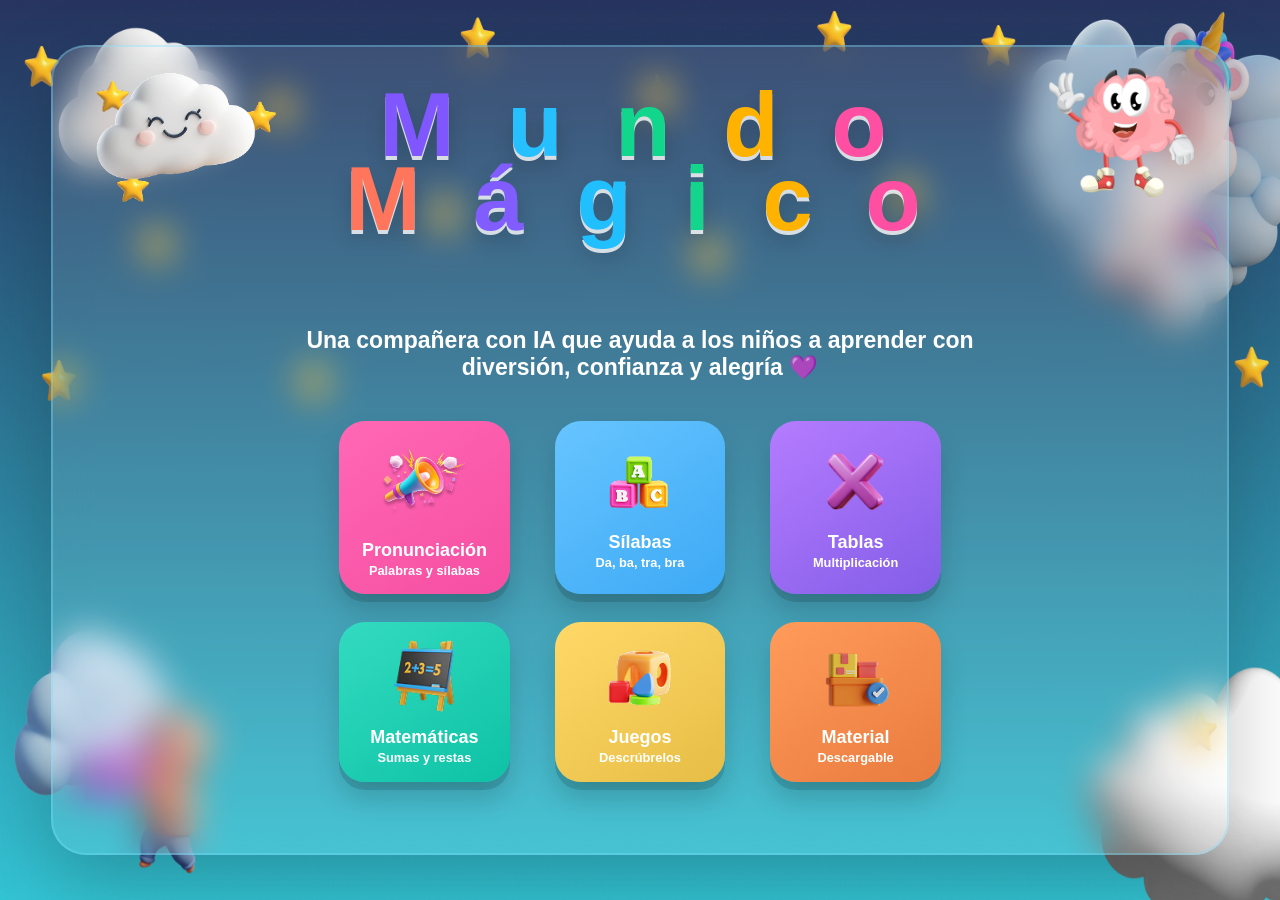
==== commit eb54089d: "Cambiar menú de juegos a ventana separada (games.html) - Crear archivo games.html con el menú de jue" ====
--- a/index.html
+++ b/index.html
@@ -118,52 +118,6 @@
             </div>
         </section>
 
-        <section id="juegos-menu" class="screen home-screen">
-            <button class="back" onclick="volverMenu()">⬅ Volver</button>
-
-            <header class="menu-header">
-                <h1>🎮 Elige un Juego</h1>
-                <p>Diviértete aprendiendo con estos juegos educativos</p>
-            </header>
-
-            <div class="juegos-grid">
-                <button class="juego-card juego-atrapa" onclick="abrirJuegoEnVentana('juego')">
-                    <div class="juego-icono">🦋</div>
-                    <h3>Atrapa la Palabra</h3>
-                    <p>Encuentra la palabra correcta</p>
-                </button>
-
-                <button class="juego-card juego-memoria" onclick="abrirJuegoEnVentana('memoria')">
-                    <div class="juego-icono">🧠</div>
-                    <h3>Memoria</h3>
-                    <p>Encuentra las parejas</p>
-                </button>
-
-                <button class="juego-card juego-emojis" onclick="abrirJuegoEnVentana('emojis')">
-                    <div class="juego-icono">😊</div>
-                    <h3>Asocia Emojis</h3>
-                    <p>Une emojis con palabras</p>
-                </button>
-
-                <button class="juego-card juego-colores" onclick="abrirJuegoEnVentana('colores')">
-                    <div class="juego-icono">🎨</div>
-                    <h3>Secuencia de Colores</h3>
-                    <p>Completa el patrón</p>
-                </button>
-
-                <button class="juego-card juego-rompecabezas" onclick="abrirJuegoEnVentana('rompecabezas')">
-                    <div class="juego-icono">🧩</div>
-                    <h3>Rompecabezas</h3>
-                    <p>Arma las palabras</p>
-                </button>
-
-                <button class="juego-card juego-sonidos" onclick="abrirJuegoEnVentana('sonidos')">
-                    <div class="juego-icono">🔊</div>
-                    <h3>Asocia Sonidos</h3>
-                    <p>Empareja sonidos y objetos</p>
-                </button>
-            </div>
-        </section>
     </main>
 
     <script src="script.js"></script>
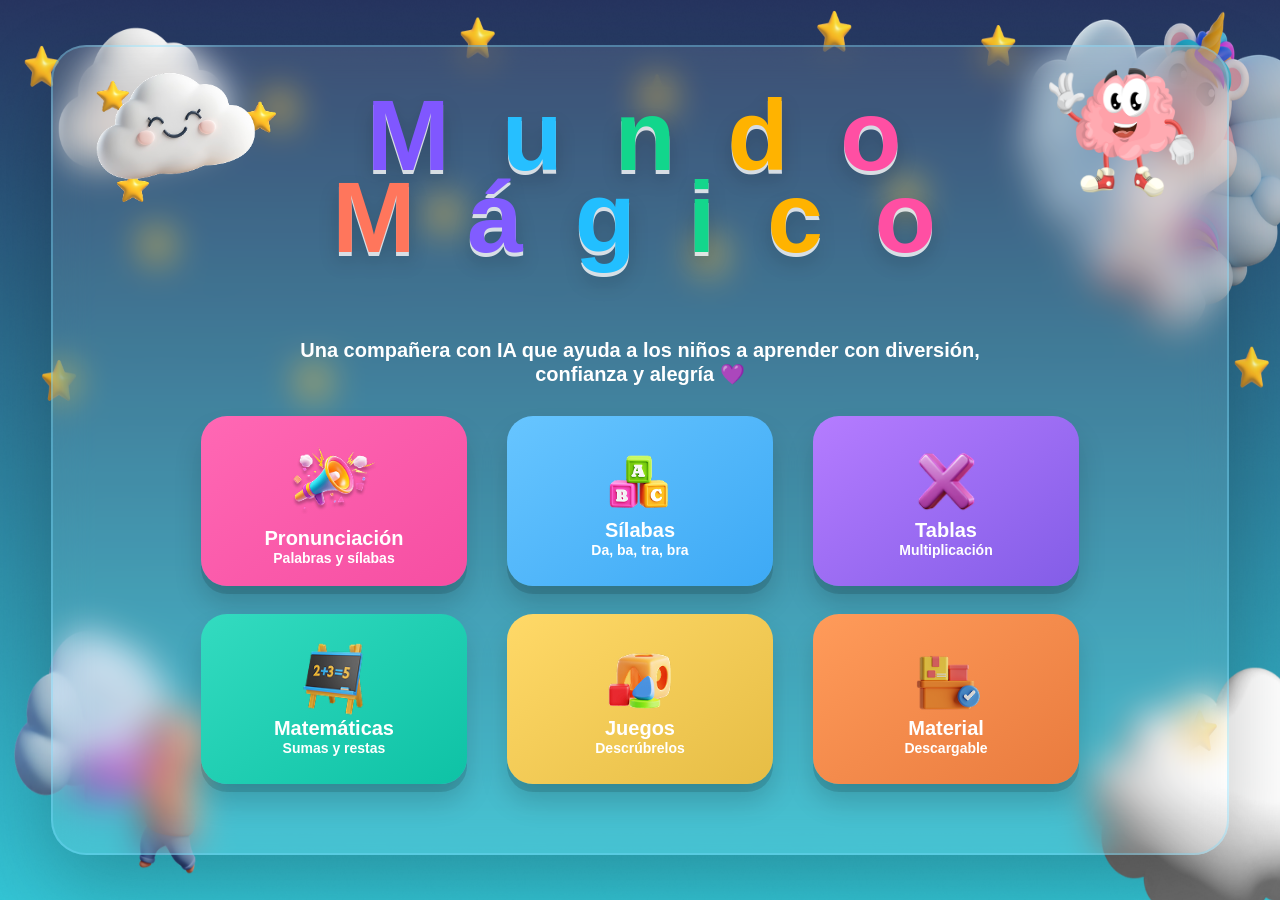
==== commit 62d21f0d: "cambios finales" ====
--- a/index.html
+++ b/index.html
@@ -87,7 +87,7 @@
 						<p>Descrúbrelos</p>
 					</button>
 
-                <button class="card orange" onclick="abrirLogros()">
+                <button class="card orange" onclick="descargarMaterial()">
 						<img src="./assets/archivos.png" class="card-image" />
 
 						<h2>Material</h2>
@@ -97,26 +97,6 @@
             </div>
         </section>
 
-<section id="logros" class="screen activity-screen">
-            <button class="back" onclick="volverMenu()">⬅ Volver</button>
-
-            <h2>⭐ Mis logros</h2>
-
-            <div class="achievements">
-                <div class="achievement">
-                    🏆 Palabras correctas: <span id="logroPalabras">0</span>
-                </div>
-                <div class="achievement">
-                    ✖️ Tablas correctas: <span id="logroTablas">0</span>
-                </div>
-                <div class="achievement">
-                    ➕ Matemáticas correctas: <span id="logroMate">0</span>
-                </div>
-                <div class="achievement">
-                    🌟 Estrellas: <span id="logroEstrellas">0</span>
-                </div>
-            </div>
-        </section>
 
     </main>
 
--- a/style.css
+++ b/style.css
@@ -68,6 +68,17 @@
 .cloud-img {
     width: 190px;
     object-fit: contain;
+    animation: flotarNube 5s ease-in-out infinite;
+}
+
+@keyframes flotarNube {
+    0%,
+    100% {
+        transform: translateX(0) translateY(0);
+    }
+    50% {
+        transform: translateX(25px) translateY(-15px);
+    }
 }
 
 .profile {
@@ -78,6 +89,19 @@
     width: 145px;
     height: 145px;
     object-fit: contain;
+    animation: rotarPersonaje 4s linear infinite;
+}
+
+@keyframes rotarPersonaje {
+    0% {
+        transform: rotate(0deg) scale(1);
+    }
+    50% {
+        transform: rotate(8deg) scale(1.08);
+    }
+    100% {
+        transform: rotate(0deg) scale(1);
+    }
 }
 
 
@@ -247,10 +271,42 @@
 .activity-screen {
     width: 100%;
     min-height: 90vh;
-    padding: 32px;
+    padding: 15px 32px 20px;
     border-radius: 34px;
     background: rgba(255, 255, 255, 0.95);
     box-shadow: 0 25px 60px rgba(0, 0, 0, 0.25);
+    display: flex;
+    flex-direction: column;
+    overflow-y: auto;
+    position: relative;
+}
+
+#material.activity-screen {
+    background: rgba(255, 255, 255, 0.1);
+    backdrop-filter: blur(18px);
+    box-shadow: inset 0 0 0 2px rgba(120, 220, 255, 0.35), 0 30px 80px rgba(0, 0, 0, 0.22);
+}
+
+.contenedor-juego {
+    display: grid;
+    grid-template-columns: 1fr 1.2fr;
+    gap: 30px;
+    flex: 1;
+    align-items: center;
+}
+
+.lado-izquierdo {
+    display: flex;
+    flex-direction: column;
+    align-items: flex-start;
+    justify-content: flex-start;
+    gap: 15px;
+}
+
+.lado-derecho {
+    display: flex;
+    justify-content: center;
+    align-items: center;
 }
 
 .activity-screen.pink {
@@ -285,53 +341,73 @@
     font-size: 18px;
     font-weight: 900;
     cursor: pointer;
-}
-
-#tituloActividad,
+    position: absolute;
+    top: 20px;
+    left: 40px;
+}
+
+#tituloActividad {
+    font-size: 38px;
+    color: #7c4dff;
+    margin: 0;
+    text-align: left;
+}
+
 #logros h2 {
     text-align: center;
     font-size: 38px;
     color: #7c4dff;
+    margin: 0;
 }
 
 .question {
     background: #fff4fb;
     border: 5px dashed #ff9bd2;
     border-radius: 30px;
-    padding: 30px;
-    font-size: 32px;
+    padding: 20px;
+    font-size: 20px;
     font-weight: 900;
-    min-height: 180px;
-    text-align: center;
-    margin: 20px 0;
-}
-
+    min-height: 150px;
+    text-align: left;
+    margin: 0;
+    display: flex;
+    align-items: center;
+    justify-content: flex-start;
+    width: 100%;
+    max-width: 100%;
+}
+
+
+}
 .answer,
 .score {
     border-radius: 24px;
-    padding: 18px;
+    padding: 16px;
     text-align: center;
-    font-size: 24px;
-}
-
+    font-size: 22px;
+}
 .answer {
     background: #e9f7ff;
     color: #2364aa;
-}
-
+    margin: 0;
+    display: none;
+}
 .score {
     background: #fff0a8;
     color: #8a5a00;
-}
-
+    margin: 20px auto 0 auto;
+    width: 100%;
+    max-width: 600px;
+}
 .game-options {
     display: flex;
     justify-content: center;
     align-items: center;
     width: 100%;
-    gap: 18px;
-}
-
+    gap: 15px;
+    flex-wrap: wrap;
+    margin: 0;
+}
 .option {
     border: none;
     background: white;
@@ -342,19 +418,29 @@
     color: #33235c;
     box-shadow: 0 10px 22px rgba(0, 0, 0, 0.12);
     cursor: pointer;
-}
-
+    transition: all 0.3s ease;
+}
+.option:hover {
+    transform: translateY(-6px) scale(1.05);
+    box-shadow: 0 14px 28px rgba(0, 0, 0, 0.18);
+}
+.option:active {
+    transform: scale(0.98);
+}
+.option:disabled {
+    cursor: not-allowed;
+    opacity: 0.5;
+}
 .option span {
     display: block;
     font-size: 55px;
 }
 
 /* SELECTOR DE TABLAS */
-
 .table-selector {
     width: 100%;
-}
-
+    padding: 0 20px;
+}
 .selector-titulo {
     text-align: center;
     font-size: 28px;
@@ -362,14 +448,245 @@
     font-weight: 900;
     margin: 20px 0 30px;
 }
-
 .tablas-grid {
     display: grid;
-    grid-template-columns: repeat(6, 1fr);
-    gap: 20px;
+    grid-template-columns: repeat(3, 1fr);
+    gap: 25px;
     margin: 20px 0;
-}
-
+    max-width: 1000px;
+    margin-left: auto;
+    margin-right: auto;
+}
+
+/* SUMAS Y RESTAS - ESTILOS SEPARADOS */
+.activity-screen.tipo-matematicas {
+    display: flex !important;
+    flex-direction: column !important;
+    justify-content: center !important;
+    align-items: center !important;
+    min-height: 100% !important;
+    padding: 0 !important;
+    overflow-y: auto;
+}
+.activity-screen.tipo-matematicas .contenedor-juego {
+    display: flex !important;
+    flex-direction: column !important;
+    justify-content: center !important;
+    align-items: center !important;
+    width: 100% !important;
+    max-width: 600px;
+    margin: 0 auto !important;
+    min-height: auto !important;
+    gap: 20px !important;
+    padding-bottom: 30px;
+}
+.activity-screen.tipo-matematicas .lado-izquierdo {
+    width: 100% !important;
+    text-align: center !important;
+    justify-content: center !important;
+    align-items: center !important;
+}
+.activity-screen.tipo-matematicas .lado-derecho {
+    width: 100% !important;
+    margin-top: 0 !important;
+}
+.activity-screen.tipo-matematicas .question {
+    padding: 25px 30px !important;
+    min-height: auto !important;
+    display: none !important;
+    flex-direction: column !important;
+    justify-content: center !important;
+    align-items: center !important;
+    line-height: 1.6 !important;
+    gap: 15px !important;
+    text-align: center !important;
+    font-size: 22px !important;
+}
+.activity-screen.tipo-matematicas .question[style*="display: block"],
+.activity-screen.tipo-matematicas .question[style*="display:block"] {
+    display: block !important;
+}
+.activity-screen.tipo-matematicas #tituloActividad {
+    font-size: 36px;
+    margin-bottom: 20px;
+}
+.activity-screen.tipo-matematicas .score {
+    margin: 5px auto 0 auto !important;
+}
+
+/* RESPONSIVE SUMAS Y RESTAS - MÓVIL */
+@media (max-width: 480px) {
+    .activity-screen.tipo-matematicas {
+        min-height: auto;
+        padding-top: 340px;
+        padding-bottom: 80px;
+        justify-content: flex-start;
+    }
+    
+    .activity-screen.tipo-matematicas .contenedor-juego {
+        max-width: 100%;
+        padding: 20px 12px;
+        margin-bottom: 30px;
+    }
+    
+    .activity-screen.tipo-matematicas #tituloActividad {
+        font-size: 24px;
+        margin-bottom: 20px;
+        margin-top: 80px;
+    }
+    
+    .activity-screen.tipo-matematicas .question {
+        font-size: 15px;
+        padding: 25px 16px !important;
+        gap: 15px !important;
+        margin-bottom: 15px;
+    }
+    
+    .activity-screen.tipo-matematicas .score {
+        font-size: 13px;
+        padding: 12px;
+        margin-top: 8px !important;
+        margin-bottom: 20px;
+    }
+}
+
+/* RESPONSIVE SUMAS Y RESTAS - TABLET PEQUEÑA */
+@media (min-width: 481px) and (max-width: 768px) {
+    .activity-screen.tipo-matematicas {
+        min-height: auto;
+        padding-top: 150px;
+        padding-bottom: 35px;
+    }
+    
+    .activity-screen.tipo-matematicas .contenedor-juego {
+        max-width: 95%;
+        padding: 0 15px;
+    }
+    
+    .activity-screen.tipo-matematicas #tituloActividad {
+        font-size: 28px;
+        margin-bottom: 18px;
+        margin-top: 15px;
+    }
+    
+    .activity-screen.tipo-matematicas .question {
+        font-size: 17px;
+        padding: 22px 22px !important;
+        gap: 14px !important;
+    }
+    
+    .activity-screen.tipo-matematicas .score {
+        font-size: 14px;
+        padding: 14px;
+        margin-top: 5px !important;
+    }
+}
+
+/* RESPONSIVE SUMAS Y RESTAS - TABLET */
+@media (min-width: 769px) and (max-width: 1024px) {
+    .activity-screen.tipo-matematicas {
+        padding-top: 120px;
+        padding-bottom: 70px;
+    }
+    
+    .activity-screen.tipo-matematicas .contenedor-juego {
+        max-width: 650px;
+        padding: 25px 15px;
+        margin-bottom: 30px;
+    }
+    
+    .activity-screen.tipo-matematicas #tituloActividad {
+        font-size: 32px;
+        margin-bottom: 25px;
+        margin-top: 20px;
+    }
+    
+    .activity-screen.tipo-matematicas .question {
+        font-size: 19px;
+        padding: 32px 35px !important;
+        gap: 18px !important;
+        margin-bottom: 15px;
+    }
+    
+    .activity-screen.tipo-matematicas .score {
+        font-size: 16px;
+        padding: 15px;
+        margin-top: 10px !important;
+        margin-bottom: 20px;
+    }
+}
+
+/* RESPONSIVE SUMAS Y RESTAS - DESKTOP */
+@media (min-width: 1025px) {
+    .activity-screen.tipo-matematicas #tituloActividad {
+        font-size: 36px;
+        margin-bottom: 25px;
+    }
+    
+    .activity-screen.tipo-matematicas .question {
+        padding: 30px 35px !important;
+        gap: 18px !important;
+    }
+    
+    .activity-screen.tipo-matematicas .score {
+        font-size: 18px;
+        padding: 16px;
+    }
+}
+
+/* RESPONSIVE TABLAS - MÓVIL */
+@media (max-width: 768px) {
+    .tablas-grid {
+        grid-template-columns: repeat(3, 1fr);
+        gap: 15px;
+        margin: 15px 0;
+    }
+}
+@media (max-width: 480px) {
+    .tablas-grid {
+        display: flex;
+        flex-direction: row;
+        overflow-x: auto;
+        overflow-y: hidden;
+        gap: 15px;
+        margin: 15px auto;
+        padding: 10px 0;
+        width: 100%;
+        scroll-behavior: smooth;
+        -webkit-overflow-scrolling: touch;
+    }
+    
+    .tablas-grid::-webkit-scrollbar {
+        height: 6px;
+    }
+    
+    .tablas-grid::-webkit-scrollbar-track {
+        background: rgba(0, 0, 0, 0.1);
+        border-radius: 10px;
+    }
+    
+    .tablas-grid::-webkit-scrollbar-thumb {
+        background: rgba(0, 0, 0, 0.3);
+        border-radius: 10px;
+    }
+    
+    .tabla-card {
+        min-height: 150px;
+        padding: 20px;
+        min-width: calc(100% - 30px);
+        flex-shrink: 0;
+    }
+    
+    .tabla-numero {
+        font-size: 48px;
+        margin-bottom: 10px;
+    }
+    
+    .tabla-label {
+        font-size: 20px;
+        font-weight: 900;
+    }
+}
 .tabla-card {
     background: linear-gradient(135deg, #ff68b4, #f64ea2);
     border: none;
@@ -386,45 +703,58 @@
     color: white;
     font-weight: 900;
 }
-
 .tabla-card:hover {
     transform: translateY(-8px) scale(1.05);
     filter: brightness(1.08);
 }
-
 .tabla-numero {
     font-size: 48px;
     margin-bottom: 8px;
 }
-
 .tabla-label {
     font-size: 14px;
     opacity: 0.95;
 }
-
 .tabla-card.tabla-todas {
     background: linear-gradient(145deg, #ff1493, #ff69b4);
     border: 3px solid rgba(255, 255, 255, 0.4);
 }
-
 .tabla-card.tabla-todas:hover {
     transform: translateY(-12px) scale(1.08);
     filter: brightness(1.12);
 }
-
-.tabla-card.tabla-1 { background: linear-gradient(145deg, #ff68b4, #f64ea2); }
-.tabla-card.tabla-2 { background: linear-gradient(145deg, #67c5ff, #3da9f5); }
-.tabla-card.tabla-3 { background: linear-gradient(145deg, #b57cff, #835de7); }
-.tabla-card.tabla-4 { background: linear-gradient(145deg, #33dbc0, #0ec2a5); }
-.tabla-card.tabla-5 { background: linear-gradient(145deg, #ffd968, #e6bd45); }
-.tabla-card.tabla-6 { background: linear-gradient(145deg, #ff9b5a, #e97b3e); }
-.tabla-card.tabla-7 { background: linear-gradient(145deg, #ff68b4, #f64ea2); }
-.tabla-card.tabla-8 { background: linear-gradient(145deg, #67c5ff, #3da9f5); }
-.tabla-card.tabla-9 { background: linear-gradient(145deg, #b57cff, #835de7); }
-.tabla-card.tabla-10 { background: linear-gradient(145deg, #33dbc0, #0ec2a5); }
+.tabla-card.tabla-1 {
+    background: linear-gradient(145deg, #ff68b4, #f64ea2);
+}
+.tabla-card.tabla-2 {
+    background: linear-gradient(145deg, #67c5ff, #3da9f5);
+}
+.tabla-card.tabla-3 {
+    background: linear-gradient(145deg, #b57cff, #835de7);
+}
+.tabla-card.tabla-4 {
+    background: linear-gradient(145deg, #33dbc0, #0ec2a5);
+}
+.tabla-card.tabla-5 {
+    background: linear-gradient(145deg, #ffd968, #e6bd45);
+}
+.tabla-card.tabla-6 {
+    background: linear-gradient(145deg, #ff9b5a, #e97b3e);
+}
+.tabla-card.tabla-7 {
+    background: linear-gradient(145deg, #ff68b4, #f64ea2);
+}
+.tabla-card.tabla-8 {
+    background: linear-gradient(145deg, #67c5ff, #3da9f5);
+}
+.tabla-card.tabla-9 {
+    background: linear-gradient(145deg, #b57cff, #835de7);
+}
+.tabla-card.tabla-10 {
+    background: linear-gradient(145deg, #33dbc0, #0ec2a5);
+}
 
 /* BOTONES DE OPERACIÓN (SUMA/RESTA) */
-
 .operacion-btn {
     background: white;
     border: 3px solid #ddd;
@@ -444,71 +774,58 @@
     user-select: none;
     touch-action: none;
 }
-
 .operacion-btn:hover {
     transform: translateY(-8px) scale(1.05);
     box-shadow: 0 12px 30px rgba(0, 0, 0, 0.2);
     filter: brightness(0.98);
 }
-
 .operacion-btn:active {
     transform: translateY(-4px) scale(1.02);
 }
-
 .operacion-icon {
     font-size: 56px;
     margin-bottom: 10px;
     display: block;
 }
-
 .operacion-texto {
     font-size: 18px;
     display: block;
 }
-
 .suma-btn {
     border-color: #0ec2a5;
     background: linear-gradient(135deg, rgba(14, 194, 165, 0.1), rgba(14, 194, 165, 0.05));
 }
-
 .suma-btn:hover {
     background: linear-gradient(135deg, rgba(14, 194, 165, 0.2), rgba(14, 194, 165, 0.1));
     border-color: #0ec2a5;
     box-shadow: 0 12px 30px rgba(14, 194, 165, 0.3);
 }
-
 .resta-btn {
     border-color: #ff4fa3;
     background: linear-gradient(135deg, rgba(255, 79, 163, 0.1), rgba(255, 79, 163, 0.05));
 }
-
 .resta-btn:hover {
     background: linear-gradient(135deg, rgba(255, 79, 163, 0.2), rgba(255, 79, 163, 0.1));
     border-color: #ff4fa3;
     box-shadow: 0 12px 30px rgba(255, 79, 163, 0.3);
 }
-
 .mixto-btn {
     border-color: #8057ff;
     background: linear-gradient(135deg, rgba(128, 87, 255, 0.1), rgba(128, 87, 255, 0.05));
 }
-
 .mixto-btn:hover {
     background: linear-gradient(135deg, rgba(128, 87, 255, 0.2), rgba(128, 87, 255, 0.1));
     border-color: #8057ff;
     box-shadow: 0 12px 30px rgba(128, 87, 255, 0.3);
 }
 
-
 /* GRID DE OPERACIONES */
-
 .operaciones-grid {
     display: grid;
     grid-template-columns: repeat(2, 1fr);
     gap: 20px;
     margin: 20px 0;
 }
-
 .operacion-card {
     background: white;
     border: 3px solid #ddd;
@@ -528,63 +845,52 @@
     user-select: none;
     touch-action: none;
 }
-
 .operacion-card:hover {
     transform: translateY(-6px) scale(1.04);
     box-shadow: 0 10px 26px rgba(0, 0, 0, 0.15);
 }
-
 .operacion-card:active {
     transform: translateY(-2px) scale(1.01);
 }
-
 .operacion-display {
     font-size: 32px;
     font-weight: bold;
     margin-bottom: 10px;
     color: #333;
 }
-
 .operacion-icon-card {
     font-size: 40px;
 }
-
 .suma-card {
     border-color: #0ec2a5;
     background: linear-gradient(135deg, rgba(14, 194, 165, 0.08), rgba(14, 194, 165, 0.02));
 }
-
 .suma-card:hover {
     background: linear-gradient(135deg, rgba(14, 194, 165, 0.15), rgba(14, 194, 165, 0.08));
     border-color: #0ec2a5;
     box-shadow: 0 10px 26px rgba(14, 194, 165, 0.25);
 }
-
 .resta-card {
     border-color: #ff4fa3;
     background: linear-gradient(135deg, rgba(255, 79, 163, 0.08), rgba(255, 79, 163, 0.02));
 }
-
 .resta-card:hover {
     background: linear-gradient(135deg, rgba(255, 79, 163, 0.15), rgba(255, 79, 163, 0.08));
     border-color: #ff4fa3;
     box-shadow: 0 10px 26px rgba(255, 79, 163, 0.25);
 }
-
 .operacion-selected {
     transform: scale(0.95);
     opacity: 0.6;
 }
 
 /* GRID DE RESPUESTAS */
-
 .respuestas-grid {
     display: grid;
     grid-template-columns: repeat(3, 1fr);
     gap: 15px;
     margin: 20px 0;
 }
-
 .respuesta-btn {
     background: white;
     border: 3px solid #8057ff;
@@ -602,43 +908,36 @@
     transition: all 0.3s ease;
     user-select: none;
 }
-
 .respuesta-btn:hover {
     transform: translateY(-6px) scale(1.06);
     box-shadow: 0 10px 24px rgba(128, 87, 255, 0.3);
     background: linear-gradient(135deg, rgba(128, 87, 255, 0.08), rgba(128, 87, 255, 0.02));
 }
-
 .respuesta-btn:active {
     transform: translateY(-2px) scale(1.02);
 }
-
 .numero-respuesta {
     font-size: 36px;
     font-weight: bold;
 }
 
 /* MENÚ DE JUEGOS */
-
 .menu-header {
     text-align: center;
     margin-bottom: 40px;
 }
-
 .menu-header h1 {
     margin: 0;
     font-size: clamp(32px, 4vw, 52px);
     color: #7c4dff;
     font-weight: 900;
 }
-
 .menu-header p {
     margin: 15px 0 0;
     font-size: clamp(16px, 1.5vw, 24px);
     color: #666;
     font-weight: 600;
 }
-
 .juegos-grid {
     display: grid;
     grid-template-columns: repeat(3, 1fr);
@@ -647,7 +946,6 @@
     max-width: 900px;
     margin: 0 auto;
 }
-
 .juego-card {
     border: none;
     border-radius: 28px;
@@ -664,151 +962,2263 @@
     font-family: 'Comic Sans MS', Arial, sans-serif;
     font-weight: 900;
 }
-
 .juego-card:hover {
     transform: translateY(-12px) scale(1.05);
     filter: brightness(1.08);
 }
-
 .juego-icono {
     font-size: 64px;
     margin-bottom: 15px;
     display: block;
 }
-
 .juego-card h3 {
     margin: 10px 0 5px;
     font-size: 22px;
     color: white;
     text-align: center;
 }
-
 .juego-card p {
     margin: 0;
     font-size: 14px;
     color: rgba(255, 255, 255, 0.9);
     text-align: center;
 }
-
 .juego-atrapa {
     background: linear-gradient(145deg, #ff68b4, #f64ea2);
 }
-
 .juego-memoria {
     background: linear-gradient(145deg, #67c5ff, #3da9f5);
 }
-
 .juego-emojis {
     background: linear-gradient(145deg, #b57cff, #835de7);
 }
-
 .juego-colores {
     background: linear-gradient(145deg, #33dbc0, #0ec2a5);
 }
-
 .juego-rompecabezas {
     background: linear-gradient(145deg, #ffd968, #e6bd45);
 }
-
 .juego-sonidos {
     background: linear-gradient(145deg, #ff9b5a, #e97b3e);
 }
 
-/* MÓVIL */
-
-@media (max-width: 900px) {
+/* RESPONSIVE JUEGOS MENU - MÓVIL */
+@media (max-width: 480px) {
+    #juegos {
+        padding-top: 70px;
+        padding-bottom: 60px;
+        justify-content: flex-start;
+    }
+    
+    .menu-header {
+        margin-bottom: 25px;
+        margin-top: 60px;
+    }
+    
+    .menu-header h1 {
+        font-size: 24px;
+        margin-bottom: 10px;
+    }
+    
+    .menu-header p {
+        font-size: 14px;
+        margin: 8px 0 0;
+    }
+    
+    .juegos-grid {
+        display: flex !important;
+        flex-direction: column;
+        flex-wrap: wrap;
+        overflow-x: auto;
+        -webkit-overflow-scrolling: touch;
+        gap: 15px;
+        max-width: 100%;
+        padding: 0 12px 15px 12px;
+        margin: 0 auto;
+        height: 380px;
+        align-content: flex-start;
+    }
+    
+    .juego-card {
+        min-height: 160px;
+        padding: 20px 15px;
+        border-radius: 20px;
+        box-shadow: 0 4px 0 rgba(0, 0, 0, 0.1), 0 10px 20px rgba(0, 0, 0, 0.12);
+        flex-basis: calc(100% - 30px);
+        flex-shrink: 0;
+        width: calc(100% - 30px);
+    }
+    
+    .juego-icono {
+        font-size: 48px;
+        margin-bottom: 10px;
+    }
+    
+    .juego-card h3 {
+        font-size: 16px;
+        margin: 8px 0 3px;
+    }
+    
+    .juego-card p {
+        font-size: 12px;
+    }
+    
+    .juego-card:hover {
+        transform: translateY(-6px) scale(1.03);
+    }
+}
+
+/* RESPONSIVE JUEGOS MENU - TABLET PEQUEÑA */
+@media (min-width: 481px) and (max-width: 768px) {
+    #juegos {
+        padding-top: 150px;
+        padding-bottom: 50px;
+        justify-content: flex-start;
+    }
+    
+    .menu-header {
+        margin-bottom: 30px;
+    }
+    
+    .menu-header h1 {
+        font-size: 28px;
+    }
+    
+    .menu-header p {
+        font-size: 16px;
+    }
+    
+    .juegos-grid {
+        grid-template-columns: repeat(2, 1fr);
+        gap: 20px;
+        max-width: 95%;
+        padding: 0 15px;
+    }
+    
+    .juego-card {
+        min-height: 180px;
+        padding: 25px 18px;
+    }
+    
+    .juego-icono {
+        font-size: 56px;
+        margin-bottom: 12px;
+    }
+    
+    .juego-card h3 {
+        font-size: 18px;
+        margin: 10px 0 4px;
+    }
+    
+    .juego-card p {
+        font-size: 13px;
+    }
+}
+
+/* JUEGO DE MEMORIA */
+.memoria-grid {
+    display: grid;
+    grid-template-columns: repeat(4, 1fr);
+    gap: 16px;
+    max-width: 550px;
+    width: 100%;
+    padding: 0;
+    margin: 0;
+    place-items: center;
+}
+.memoria-carta {
+    aspect-ratio: 0.95;
+    position: relative;
+    background: linear-gradient(145deg, #67c5ff, #3da9f5);
+    border: none;
+    border-radius: 16px;
+    cursor: pointer;
+    display: flex;
+    justify-content: center;
+    align-items: center;
+    font-size: 48px;
+    font-weight: 900;
+    min-height: 140px;
+    perspective: 1000px;
+    box-shadow: 0 8px 16px rgba(0, 0, 0, 0.15);
+    transition: all 0.3s ease;
+    overflow: hidden;
+}
+.memoria-carta:hover:not(.volteada) {
+    transform: scale(1.08);
+}
+.memoria-cara-frontal,
+.memoria-cara-trasera {
+    position: absolute;
+    width: 100%;
+    height: 100%;
+    display: flex;
+    justify-content: center;
+    align-items: center;
+    border-radius: 16px;
+    font-weight: 900;
+    padding: 12px;
+    box-sizing: border-box;
+}
+.memoria-cara-frontal {
+    background: linear-gradient(145deg, #67c5ff, #3da9f5);
+    color: white;
+    z-index: 2;
+    transition: opacity 0.3s ease;
+    font-size: 48px;
+}
+.memoria-cara-trasera {
+    background: white;
+    color: #333;
+    opacity: 0;
+    z-index: 1;
+    font-size: 20px;
+    text-align: center;
+    line-height: 1.2;
+    word-break: break-word;
+}
+.memoria-emoji {
+    font-size: 50px;
+    display: block;
+}
+.memoria-carta.volteada {
+    border: 4px solid #0ec2a5;
+    box-shadow: 0 0 20px rgba(14, 194, 165, 0.6), 0 8px 16px rgba(0, 0, 0, 0.15);
+}
+.memoria-carta.volteada .memoria-cara-frontal {
+    opacity: 0;
+}
+.memoria-carta.volteada .memoria-cara-trasera {
+    opacity: 1;
+}
+
+/* PORTÁTILES PEQUEÑOS */
+@media (max-width: 1366px) and (min-width: 1025px) {
+    .home-screen {
+        padding: 30px 40px 50px;
+    }
+    
+    .cards {
+        width: 80%;
+        gap: 28px 40px;
+        margin: 30px auto 0 auto;
+    }
+    
+    .card {
+        min-height: 170px;
+        padding: 18px;
+        border-radius: 26px;
+        display: flex;
+        flex-direction: column;
+        justify-content: center;
+        align-items: center;
+    }
+    
+    .card h2 {
+        margin: 0;
+        font-size: 20px;
+    }
+    
+    .card p {
+        margin: 0;
+        font-size: 14px;
+    }
+    
+    .card-image {
+        width: 75px;
+        height: 75px;
+        margin: 0;
+    }
+    
+    .pink .card-image {
+        width: 90px;
+        height: 90px;
+    }
+    
+    .titulo-magico {
+        font-size: 100px;
+        letter-spacing: 12px;
+    }
+    
+    .main-header p {
+        font-size: 20px;
+        margin: 80px auto 30px;
+    }
+}
+
+/* TABLET - IPAD */
+@media (max-width: 1024px) and (min-width: 768px) {
     body {
         height: auto;
         min-height: 100vh;
         overflow-y: auto;
         background-size: cover;
     }
+    
+    .app {
+        width: 95vw;
+        height: auto;
+        padding: 8px 0;
+    }
+    
+    .home-screen {
+        height: auto;
+        min-height: 95vh;
+        padding: 25px 25px 35px;
+        border-radius: 30px;
+    }
+    
+    .top-decoration {
+        position: static;
+        display: flex;
+        justify-content: center;
+        gap: 40px;
+        margin-bottom: 20px;
+        z-index: 5;
+    }
+    
+    .cloud-img {
+        width: 140px;
+    }
+    
+    .brain-img {
+        width: 120px;
+        height: 120px;
+    }
+    
+    .main-header {
+        margin-top: 15px;
+        margin-bottom: 20px;
+    }
+    
+    .titulo-magico {
+        font-size: 56px;
+        letter-spacing: 5px;
+        line-height: 1.1;
+    }
+    
+    .main-header p {
+        font-size: 18px;
+        margin: 20px auto 25px;
+        max-width: 100%;
+    }
+    
+    .cards {
+        width: 90%;
+        grid-template-columns: repeat(2, 1fr);
+        gap: 20px;
+        margin-top: 20px;
+    }
+    
+    .card {
+        min-height: 160px;
+    }
+    
+    .card-image {
+        width: 75px;
+        height: 75px;
+    }
+    
+    .pink .card-image {
+        width: 85px;
+        height: 85px;
+    }
+}
+
+/* MÓVIL */
+@media (max-width: 767px) {
+    body {
+        height: auto;
+        min-height: 100vh;
+        overflow-y: auto;
+        background-size: cover;
+    }
+    
     .app {
         width: 96vw;
         height: auto;
         padding: 10px 0;
     }
+    
     .home-screen {
         height: auto;
         min-height: 95vh;
-        padding: 28px 18px;
+        padding: 20px 15px 30px;
         border-radius: 28px;
     }
+    
     .top-decoration {
-        display: none;
-    }
+        position: static;
+        display: flex;
+        justify-content: center;
+        gap: 30px;
+        margin-bottom: 15px;
+        z-index: 5;
+    }
+    
+    .cloud-img {
+        width: 100px;
+    }
+    
+    .brain-img {
+        width: 90px;
+        height: 90px;
+    }
+    
+    .main-header {
+        margin-top: 10px;
+        margin-bottom: 15px;
+    }
+    
     .titulo-magico {
-        font-size: 64px;
-        letter-spacing: 6px;
-    }
+        font-size: 48px;
+        letter-spacing: 4px;
+        line-height: 1.3;
+        margin: 0 0 10px 0;
+    }
+    
     .main-header p {
-        font-size: 22px;
-        margin: 25px auto 30px;
-    }
+        font-size: 16px;
+        margin: 15px auto 20px;
+        max-width: 100%;
+    }
+    
     .cards {
         width: 100%;
         grid-template-columns: 1fr;
         gap: 18px;
     }
+    
     .card {
         min-height: 150px;
     }
+    
     .card-image {
         width: 80px;
         height: 80px;
     }
+    
     .game-options {
         grid-template-columns: 1fr;
     }
+    
     .tablas-grid {
         grid-template-columns: repeat(4, 1fr);
         gap: 15px;
     }
+    
     .tabla-card {
         min-height: 120px;
         padding: 18px;
     }
+    
     .tabla-numero {
         font-size: 36px;
     }
+    
     .tabla-label {
         font-size: 12px;
     }
+    
     .operacion-btn {
         min-height: 140px;
         padding: 18px;
     }
+    
     .operacion-icon {
         font-size: 42px;
         margin-bottom: 8px;
     }
+    
     .operacion-texto {
         font-size: 16px;
     }
+    
     .operaciones-grid {
         grid-template-columns: 1fr;
         gap: 15px;
     }
+    
     .operacion-card {
         min-height: 120px;
         padding: 18px;
     }
+    
     .operacion-display {
         font-size: 28px;
     }
+    
     .operacion-icon-card {
         font-size: 36px;
     }
+    
     .respuestas-grid {
         grid-template-columns: repeat(2, 1fr);
         gap: 12px;
     }
+    
     .respuesta-btn {
         min-height: 90px;
         padding: 15px;
         font-size: 24px;
     }
+    
     .numero-respuesta {
         font-size: 28px;
     }
+}
+
+/* ESTILOS ESPECÍFICOS POR TIPO DE JUEGO */
+.activity-screen.tipo-juego {
+    display: flex;
+    flex-direction: column;
+    justify-content: center;
+    align-items: center;
+}
+.activity-screen.tipo-juego .back {
+    position: absolute;
+    top: 20px;
+    left: 40px;
+}
+.activity-screen.tipo-juego .puntaje {
+    position: absolute;
+    bottom: 30px;
+    width: auto;
+    max-width: 600px;
+}
+.activity-screen.tipo-juego .contenedor-juego {
+    display: flex;
+    flex-direction: column;
+    justify-content: center;
+    align-items: center;
+    width: 100%;
+    height: 100%;
+    max-width: 800px;
+    margin: 0 auto;
+}
+.activity-screen.tipo-juego .lado-izquierdo {
+    width: 100%;
+    text-align: center;
+    align-items: center;
+    justify-content: center;
+    display: flex;
+    flex-direction: column;
+}
+.activity-screen.tipo-juego #pregunta {
+    text-align: center;
+    padding: 20px;
+    width: 100%;
+    display: flex !important;
+    flex-direction: column;
+    justify-content: center !important;
+    align-items: center !important;
+}
+.activity-screen.tipo-juego .lado-derecho {
+    width: 100%;
+    margin-top: 30px;
+    display: flex;
+    justify-content: center;
+}
+
+/* RESPONSIVE ATRAPA LA PALABRA - MÓVIL */
+@media (max-width: 480px) {
+    .activity-screen.tipo-juego {
+        padding-top: 30px;
+        padding-bottom: 80px;
+        justify-content: flex-start;
+    }
+    
+    .activity-screen.tipo-juego #tituloActividad {
+        font-size: 24px;
+        margin-bottom: 20px;
+        margin-top: 60px;
+    }
+    
+    .activity-screen.tipo-juego .contenedor-juego {
+        max-width: 100%;
+        padding: 15px;
+        margin-bottom: 20px;
+        height: auto;
+    }
+    
+    .activity-screen.tipo-juego .lado-izquierdo {
+        width: 100%;
+        padding: 0 10px;
+    }
+    
+    .activity-screen.tipo-juego #pregunta {
+        font-size: 16px;
+        padding: 20px 15px !important;
+        margin-bottom: 15px;
+        min-height: auto;
+    }
+    
+    .activity-screen.tipo-juego .lado-derecho {
+        width: 100%;
+        margin-top: 15px;
+        flex-wrap: wrap;
+        gap: 12px;
+    }
+    
+    .option {
+        padding: 16px 14px;
+        font-size: 18px;
+        min-width: 90px;
+        margin: 5px;
+    }
+    
+    .activity-screen.tipo-juego .puntaje {
+        position: relative;
+        bottom: auto;
+        width: 100%;
+        max-width: 100%;
+        margin-top: 15px;
+        margin-bottom: 20px;
+        font-size: 12px;
+        padding: 8px 12px !important;
+    }
+    
+    .activity-screen.tipo-juego .answer {
+        font-size: 14px;
+        padding: 12px 10px;
+        margin-top: 10px;
+    }
+}
+
+/* RESPONSIVE ATRAPA LA PALABRA - TABLET PEQUEÑA */
+@media (min-width: 481px) and (max-width: 768px) {
+    .activity-screen.tipo-juego {
+        padding-top: 150px;
+        padding-bottom: 50px;
+        justify-content: flex-start;
+    }
+    
+    .activity-screen.tipo-juego #tituloActividad {
+        font-size: 28px;
+        margin-bottom: 25px;
+    }
+    
+    .activity-screen.tipo-juego .contenedor-juego {
+        max-width: 95%;
+        padding: 20px;
+        margin-bottom: 25px;
+    }
+    
+    .activity-screen.tipo-juego #pregunta {
+        font-size: 18px;
+        padding: 25px 20px !important;
+        margin-bottom: 20px;
+    }
+    
+    .activity-screen.tipo-juego .lado-derecho {
+        margin-top: 20px;
+    }
+    
+    .option {
+        padding: 18px 16px;
+        font-size: 20px;
+        min-width: 110px;
+    }
+    
+    .activity-screen.tipo-juego .puntaje {
+        font-size: 13px;
+        margin-top: 15px !important;
+        margin-bottom: 25px !important;
+        padding: 10px 15px !important;
+    }
+}
+
+/* ESTILOS PARA MEMORIA */
+.activity-screen.tipo-memoria {
+    display: flex;
+    flex-direction: column;
+    justify-content: center;
+    align-items: center;
+}
+.activity-screen.tipo-memoria .back {
+    position: absolute;
+    top: 20px;
+    left: 40px;
+}
+.activity-screen.tipo-memoria .contenedor-juego {
+    display: flex;
+    flex-direction: column;
+    justify-content: center;
+    align-items: center;
+    width: 100%;
+    max-width: 600px;
+    margin-bottom: 0px;
+}
+.activity-screen.tipo-memoria .puntaje {
+    font-size: 14px;
+    margin: 8px auto 0 !important;
+    padding: 6px 12px !important;
+}
+
+/* RESPONSIVE MEMORIA - MÓVIL */
+@media (max-width: 480px) {
+    .activity-screen.tipo-memoria {
+        padding-top: 30px;
+        padding-bottom: 60px;
+        justify-content: flex-start;
+    }
+    
+    .activity-screen.tipo-memoria #tituloActividad {
+        font-size: 24px;
+        margin-bottom: 20px;
+        margin-top: 60px;
+    }
+    
+    .activity-screen.tipo-memoria .contenedor-juego {
+        max-width: 100%;
+        padding: 15px;
+        margin-bottom: 20px;
+    }
+    
+    .activity-screen.tipo-memoria .game-options {
+        width: 100%;
+        max-width: 100%;
+    }
+    
+    .memoria-grid {
+        width: 100%;
+        max-width: 100%;
+        grid-template-columns: repeat(3, 1fr) !important;
+        gap: 16px !important;
+        padding: 8px;
+    }
+    
+    .memoria-carta {
+        aspect-ratio: 1;
+        min-height: 90px !important;
+        font-size: 32px !important;
+    }
+    
+    .memoria-cara-frontal {
+        font-size: 40px !important;
+    }
+    
+    .memoria-cara-trasera {
+        font-size: 16px;
+    }
+    
+    .memoria-emoji {
+        font-size: 24px;
+    }
+    
+    .activity-screen.tipo-memoria .puntaje {
+        font-size: 12px;
+        margin-top: 10px !important;
+        margin-bottom: 15px !important;
+        padding: 8px 12px !important;
+    }
+    
+    .activity-screen.tipo-memoria .question {
+        font-size: 14px;
+        padding: 15px 12px !important;
+        margin-bottom: 15px;
+    }
+}
+
+/* RESPONSIVE MEMORIA - TABLET PEQUEÑA */
+@media (min-width: 481px) and (max-width: 768px) {
+    .activity-screen.tipo-memoria {
+        padding-top: 150px;
+        padding-bottom: 40px;
+        justify-content: flex-start;
+    }
+    
+    .activity-screen.tipo-memoria #tituloActividad {
+        font-size: 28px;
+        margin-bottom: 25px;
+    }
+    
+    .activity-screen.tipo-memoria .contenedor-juego {
+        max-width: 95%;
+        padding: 20px;
+        margin-bottom: 25px;
+    }
+    
+    .memoria-grid {
+        grid-template-columns: repeat(4, 1fr) !important;
+        gap: 15px !important;
+    }
+    
+    .memoria-carta {
+        aspect-ratio: 0.95;
+        min-height: 120px !important;
+    }
+    
+    .memoria-cara-trasera {
+        font-size: 18px;
+    }
+    
+    .memoria-emoji {
+        font-size: 28px;
+    }
+    
+    .activity-screen.tipo-memoria .puntaje {
+        font-size: 13px;
+        margin-top: 8px !important;
+        margin-bottom: 20px !important;
+        padding: 10px 15px !important;
+    }
+}
+
+/* ESTILOS PARA ASOCIA EMOJIS */
+.activity-screen.tipo-emojis {
+    display: flex;
+    flex-direction: column;
+    justify-content: center;
+    align-items: center;
+}
+.activity-screen.tipo-emojis .contenedor-juego {
+    display: flex;
+    flex-direction: column;
+    justify-content: center;
+    align-items: center;
+    width: 100%;
+    height: 100%;
+    max-width: 100%;
+}
+.activity-screen.tipo-emojis .lado-izquierdo {
+    align-items: center;
+    justify-content: center;
+    width: 100%;
+}
+.activity-screen.tipo-emojis #pregunta {
+    text-align: center;
+    padding: 20px;
+    width: 100%;
+    display: flex !important;
+    flex-direction: column;
+    justify-content: center !important;
+    align-items: center !important;
+}
+.activity-screen.tipo-emojis .lado-derecho {
+    width: 100%;
+    margin-top: 30px;
+}
+
+/* RESPONSIVE ASOCIA EMOJIS - MÓVIL */
+@media (max-width: 480px) {
+    .activity-screen.tipo-emojis {
+        padding-top: 40px;
+        padding-bottom: 60px;
+        justify-content: flex-start;
+    }
+    
+    .activity-screen.tipo-emojis #tituloActividad {
+        font-size: 24px;
+        margin-bottom: 20px;
+        margin-top: 60px;
+    }
+    
+    .activity-screen.tipo-emojis .contenedor-juego {
+        max-width: 100%;
+        padding: 15px;
+        margin-bottom: 20px;
+        height: auto;
+    }
+    
+    .activity-screen.tipo-emojis .lado-izquierdo {
+        width: 100%;
+        padding: 0 10px;
+        margin-bottom: 15px;
+    }
+    
+    .activity-screen.tipo-emojis #pregunta {
+        font-size: 16px;
+        padding: 20px 15px !important;
+        margin-bottom: 15px;
+        min-height: auto;
+        background: #fff9e6;
+        border: 4px dashed #ffb300;
+        border-radius: 20px;
+    }
+    
+    .activity-screen.tipo-emojis .lado-derecho {
+        width: 100%;
+        margin-top: 15px;
+    }
+    
+    .activity-screen.tipo-emojis .game-options {
+        width: 100%;
+        max-width: 100%;
+        flex-wrap: wrap;
+        gap: 12px;
+    }
+    
+    .activity-screen.tipo-emojis .option {
+        padding: 14px 12px;
+        font-size: 16px;
+        min-width: auto;
+        flex: 1 1 calc(50% - 6px);
+    }
+    
+    .activity-screen.tipo-emojis .answer {
+        font-size: 14px;
+        padding: 12px 10px;
+        margin-top: 10px;
+    }
+    
+    .activity-screen.tipo-emojis .score {
+        font-size: 12px;
+        padding: 8px 12px !important;
+        margin-top: 10px !important;
+        margin-bottom: 15px !important;
+    }
+}
+
+/* RESPONSIVE ASOCIA EMOJIS - TABLET PEQUEÑA */
+@media (min-width: 481px) and (max-width: 768px) {
+    .activity-screen.tipo-emojis {
+        padding-top: 150px;
+        padding-bottom: 50px;
+        justify-content: flex-start;
+    }
+    
+    .activity-screen.tipo-emojis #tituloActividad {
+        font-size: 28px;
+        margin-bottom: 25px;
+    }
+    
+    .activity-screen.tipo-emojis .contenedor-juego {
+        max-width: 95%;
+        padding: 20px;
+        margin-bottom: 25px;
+    }
+    
+    .activity-screen.tipo-emojis #pregunta {
+        font-size: 18px;
+        padding: 25px 20px !important;
+        margin-bottom: 20px;
+    }
+    
+    .activity-screen.tipo-emojis .lado-derecho {
+        margin-top: 20px;
+    }
+    
+    .activity-screen.tipo-emojis .option {
+        padding: 16px 14px;
+        font-size: 18px;
+    }
+    
+    .activity-screen.tipo-emojis .score {
+        font-size: 13px;
+        margin-top: 15px !important;
+        margin-bottom: 25px !important;
+        padding: 10px 15px !important;
+    }
+}
+
+/* ESTILOS PARA SECUENCIA DE COLORES */
+.activity-screen.tipo-colores {
+    display: flex;
+    flex-direction: column;
+    justify-content: center;
+    align-items: center;
+}
+.activity-screen.tipo-colores .contenedor-juego {
+    display: flex;
+    flex-direction: column;
+    justify-content: center;
+    align-items: center;
+    width: 100%;
+    height: 100%;
+    max-width: 100%;
+}
+.activity-screen.tipo-colores .lado-izquierdo {
+    align-items: center;
+    justify-content: center;
+    width: 100%;
+}
+.activity-screen.tipo-colores #pregunta {
+    text-align: center;
+    padding: 20px;
+    width: 100%;
+    display: flex !important;
+    flex-direction: column;
+    justify-content: center !important;
+    align-items: center !important;
+}
+.activity-screen.tipo-colores .lado-derecho {
+    width: 100%;
+    margin-top: 30px;
+}
+
+/* RESPONSIVE SECUENCIA DE COLORES - MÓVIL */
+@media (max-width: 480px) {
+    .activity-screen.tipo-colores {
+        padding-top: 40px;
+        padding-bottom: 60px;
+        justify-content: flex-start;
+    }
+    
+    .activity-screen.tipo-colores #tituloActividad {
+        font-size: 24px;
+        margin-bottom: 20px;
+        margin-top: 60px;
+    }
+    
+    .activity-screen.tipo-colores .contenedor-juego {
+        max-width: 100%;
+        padding: 15px;
+        margin-bottom: 20px;
+        height: auto;
+    }
+    
+    .activity-screen.tipo-colores .lado-izquierdo {
+        width: 100%;
+        padding: 0 10px;
+        margin-bottom: 15px;
+    }
+    
+    .activity-screen.tipo-colores #pregunta {
+        font-size: 16px;
+        padding: 20px 15px !important;
+        margin-bottom: 15px;
+        min-height: auto;
+        background: #e6f9ff;
+        border: 4px dashed #0ec2a5;
+        border-radius: 20px;
+    }
+    
+    .activity-screen.tipo-colores .lado-derecho {
+        width: 100%;
+        margin-top: 15px;
+    }
+    
+    .activity-screen.tipo-colores .game-options {
+        width: 100%;
+        max-width: 100%;
+        flex-wrap: wrap;
+        gap: 12px;
+    }
+    
+    .activity-screen.tipo-colores .color-button {
+        width: calc(50% - 8px);
+        height: 100px;
+        border-radius: 16px;
+        font-size: 14px;
+        padding: 10px;
+    }
+    
+    .activity-screen.tipo-colores .answer {
+        font-size: 14px;
+        padding: 12px 10px;
+        margin-top: 10px;
+    }
+    
+    .activity-screen.tipo-colores .score {
+        font-size: 12px;
+        padding: 8px 12px !important;
+        margin-top: 10px !important;
+        margin-bottom: 15px !important;
+    }
+}
+
+/* RESPONSIVE SECUENCIA DE COLORES - TABLET PEQUEÑA */
+@media (min-width: 481px) and (max-width: 768px) {
+    .activity-screen.tipo-colores {
+        padding-top: 150px;
+        padding-bottom: 50px;
+        justify-content: flex-start;
+    }
+    
+    .activity-screen.tipo-colores #tituloActividad {
+        font-size: 28px;
+        margin-bottom: 25px;
+    }
+    
+    .activity-screen.tipo-colores .contenedor-juego {
+        max-width: 95%;
+        padding: 20px;
+        margin-bottom: 25px;
+    }
+    
+    .activity-screen.tipo-colores #pregunta {
+        font-size: 18px;
+        padding: 25px 20px !important;
+        margin-bottom: 20px;
+    }
+    
+    .activity-screen.tipo-colores .lado-derecho {
+        margin-top: 20px;
+    }
+    
+    .activity-screen.tipo-colores .color-button {
+        width: calc(25% - 12px);
+        height: 100px;
+        border-radius: 18px;
+        font-size: 16px;
+        padding: 10px;
+    }
+    
+    .activity-screen.tipo-colores .score {
+        font-size: 13px;
+        margin-top: 15px !important;
+        margin-bottom: 25px !important;
+        padding: 10px 15px !important;
+    }
+}
+
+/* ESTILOS PARA ROMPECABEZAS */
+.activity-screen.tipo-rompecabezas {
+    display: flex;
+    flex-direction: column;
+    justify-content: center;
+    align-items: center;
+}
+.activity-screen.tipo-rompecabezas .contenedor-juego {
+    display: flex;
+    flex-direction: column;
+    justify-content: center;
+    align-items: center;
+    width: 100%;
+    height: 100%;
+    max-width: 100%;
+}
+.activity-screen.tipo-rompecabezas .lado-izquierdo {
+    align-items: center;
+    justify-content: center;
+    width: 100%;
+}
+.activity-screen.tipo-rompecabezas #pregunta {
+    text-align: center;
+    padding: 20px;
+    width: 100%;
+    display: flex !important;
+    flex-direction: column;
+    justify-content: center !important;
+    align-items: center !important;
+}
+.activity-screen.tipo-rompecabezas .lado-derecho {
+    width: 100%;
+    margin-top: 30px;
+}
+
+/* RESPONSIVE ROMPECABEZAS - MÓVIL */
+@media (max-width: 480px) {
+    .activity-screen.tipo-rompecabezas {
+        padding-top: 40px;
+        padding-bottom: 60px;
+        justify-content: flex-start;
+    }
+    
+    .activity-screen.tipo-rompecabezas #tituloActividad {
+        font-size: 24px;
+        margin-bottom: 20px;
+        margin-top: 60px;
+    }
+    
+    .activity-screen.tipo-rompecabezas .contenedor-juego {
+        max-width: 100%;
+        padding: 15px;
+        margin-bottom: 20px;
+        height: auto;
+    }
+    
+    .activity-screen.tipo-rompecabezas .lado-izquierdo {
+        width: 100%;
+        padding: 0 10px;
+        margin-bottom: 15px;
+    }
+    
+    .activity-screen.tipo-rompecabezas #pregunta {
+        font-size: 16px;
+        padding: 20px 15px !important;
+        margin-bottom: 15px;
+        min-height: auto;
+        background: #fff5e6;
+        border: 4px dashed #ff9b5a;
+        border-radius: 20px;
+    }
+    
+    .activity-screen.tipo-rompecabezas .lado-derecho {
+        width: 100%;
+        margin-top: 15px;
+        flex-wrap: wrap;
+        gap: 12px;
+    }
+    
+    .activity-screen.tipo-rompecabezas .game-options {
+        width: 100%;
+        max-width: 100%;
+        flex-wrap: wrap;
+        gap: 12px;
+    }
+    
+    .activity-screen.tipo-rompecabezas .option {
+        padding: 14px 12px;
+        font-size: 16px;
+        min-width: auto;
+        flex: 1 1 calc(50% - 6px);
+    }
+    
+    .activity-screen.tipo-rompecabezas .answer {
+        font-size: 14px;
+        padding: 12px 10px;
+        margin-top: 10px;
+    }
+    
+    .activity-screen.tipo-rompecabezas .score {
+        font-size: 12px;
+        padding: 8px 12px !important;
+        margin-top: 10px !important;
+        margin-bottom: 15px !important;
+    }
+}
+
+/* RESPONSIVE ROMPECABEZAS - TABLET PEQUEÑA */
+@media (min-width: 481px) and (max-width: 768px) {
+    .activity-screen.tipo-rompecabezas {
+        padding-top: 150px;
+        padding-bottom: 50px;
+        justify-content: flex-start;
+    }
+    
+    .activity-screen.tipo-rompecabezas #tituloActividad {
+        font-size: 28px;
+        margin-bottom: 25px;
+    }
+    
+    .activity-screen.tipo-rompecabezas .contenedor-juego {
+        max-width: 95%;
+        padding: 20px;
+        margin-bottom: 25px;
+    }
+    
+    .activity-screen.tipo-rompecabezas #pregunta {
+        font-size: 18px;
+        padding: 25px 20px !important;
+        margin-bottom: 20px;
+    }
+    
+    .activity-screen.tipo-rompecabezas .lado-derecho {
+        margin-top: 20px;
+    }
+    
+    .activity-screen.tipo-rompecabezas .option {
+        padding: 16px 14px;
+        font-size: 18px;
+    }
+    
+    .activity-screen.tipo-rompecabezas .score {
+        font-size: 13px;
+        margin-top: 15px !important;
+        margin-bottom: 25px !important;
+        padding: 10px 15px !important;
+    }
+}
+
+/* ESTILOS PARA ASOCIA SONIDOS */
+.activity-screen.tipo-sonidos {
+    display: flex;
+    flex-direction: column;
+    justify-content: center;
+    align-items: center;
+}
+.activity-screen.tipo-sonidos .contenedor-juego {
+    display: flex;
+    flex-direction: column;
+    justify-content: center;
+    align-items: center;
+    width: 100%;
+    height: 100%;
+    max-width: 100%;
+}
+.activity-screen.tipo-sonidos .lado-izquierdo {
+    align-items: center;
+    justify-content: center;
+    width: 100%;
+}
+.activity-screen.tipo-sonidos #pregunta {
+    text-align: center;
+    padding: 20px;
+    width: 100%;
+    display: flex !important;
+    flex-direction: column;
+    justify-content: center !important;
+    align-items: center !important;
+}
+.activity-screen.tipo-sonidos .lado-derecho {
+    width: 100%;
+    margin-top: 30px;
+}
+
+/* RESPONSIVE MOBILE - ASOCIA SONIDOS */
+@media (max-width: 480px) {
+    .activity-screen.tipo-sonidos {
+        padding-top: 40px;
+        padding-bottom: 60px;
+    }
+    
+    .activity-screen.tipo-sonidos .contenedor-juego {
+        padding: 15px;
+    }
+    
+    .activity-screen.tipo-sonidos #pregunta {
+        font-size: 16px;
+        padding: 15px;
+    }
+    
+    .activity-screen.tipo-sonidos #pregunta button {
+        font-size: 14px !important;
+        padding: 10px 20px !important;
+        margin-top: 15px !important;
+    }
+    
+    .activity-screen.tipo-sonidos #juegoOpciones {
+        width: 100%;
+        padding: 0 10px;
+    }
+    
+    .activity-screen.tipo-sonidos #juegoOpciones>div {
+        grid-template-columns: repeat(2, 1fr) !important;
+        gap: 12px !important;
+    }
+    
+    .activity-screen.tipo-sonidos .option {
+        font-size: 50px !important;
+        min-height: 100px !important;
+        padding: 10px !important;
+    }
+    
+    .activity-screen.tipo-sonidos #puntaje {
+        display: none;
+    }
+    
+    .activity-screen.tipo-sonidos #respuesta {
+        font-size: 14px;
+    }
+}
+
+/* RESPONSIVE TABLET - ASOCIA SONIDOS */
+@media (481px <=width <=768px) {
+    .activity-screen.tipo-sonidos {
+        padding-top: 150px;
+        padding-bottom: 50px;
+    }
+    
+    .activity-screen.tipo-sonidos .contenedor-juego {
+        padding: 20px;
+    }
+    
+    .activity-screen.tipo-sonidos #pregunta {
+        font-size: 18px;
+        padding: 20px;
+    }
+    
+    .activity-screen.tipo-sonidos #pregunta button {
+        font-size: 16px !important;
+        padding: 12px 24px !important;
+        margin-top: 20px !important;
+    }
+    
+    .activity-screen.tipo-sonidos #juegoOpciones>div {
+        gap: 25px !important;
+    }
+    
+    .activity-screen.tipo-sonidos .option {
+        font-size: 60px !important;
+        min-height: 120px !important;
+    }
+    
+    .activity-screen.tipo-sonidos #puntaje {
+        font-size: 14px;
+    }
+}
+
+/* PANTALLA GANASTE */
+.pantalla-ganaste {
+    position: fixed;
+    inset: 0;
+    z-index: 1000;
+    display: flex;
+    justify-content: center;
+    align-items: center;
+    background: rgba(0, 0, 0, 0.55);
+    backdrop-filter: blur(6px);
+}
+.pantalla-ganaste.oculta {
+    display: none;
+}
+.ganaste-contenido {
+    background: white;
+    border-radius: 36px;
+    padding: 50px 60px;
+    text-align: center;
+    box-shadow: 0 30px 80px rgba(0, 0, 0, 0.3);
+    animation: ganaste-entrada 0.5s cubic-bezier(0.34, 1.56, 0.64, 1);
+    position: relative;
+    z-index: 2;
+}
+@keyframes ganaste-entrada {
+    from {
+        transform: scale(0.4) rotate(-8deg);
+        opacity: 0;
+    }
+    
+    to {
+        transform: scale(1) rotate(0deg);
+        opacity: 1;
+    }
+}
+.ganaste-trofeo {
+    font-size: 100px;
+    animation: trofeo-bounce 0.8s ease infinite alternate;
+}
+@keyframes trofeo-bounce {
+    from {
+        transform: translateY(0) scale(1);
+    }
+    
+    to {
+        transform: translateY(-18px) scale(1.1);
+    }
+}
+.ganaste-titulo {
+    font-size: 64px;
+    font-weight: 900;
+    margin: 10px 0;
+    background: linear-gradient(135deg, #ff4fa3, #8057ff, #26bfff);
+    -webkit-background-clip: text;
+    -webkit-text-fill-color: transparent;
+    background-clip: text;
+}
+.ganaste-subtitulo {
+    font-size: 24px;
+    font-weight: 700;
+    color: #555;
+    margin: 10px 0 30px;
+}
+.ganaste-btn {
+    background: linear-gradient(135deg, #8057ff, #ff4fa3);
+    border: none;
+    border-radius: 28px;
+    padding: 18px 44px;
+    font-size: 24px;
+    font-weight: 900;
+    color: white;
+    cursor: pointer;
+    box-shadow: 0 8px 24px rgba(128, 87, 255, 0.4);
+    transition: transform 0.2s ease, box-shadow 0.2s ease;
+    font-family: 'Comic Sans MS', Arial, sans-serif;
+}
+.ganaste-btn:hover {
+    transform: translateY(-4px) scale(1.05);
+    box-shadow: 0 12px 32px rgba(128, 87, 255, 0.5);
+}
+.ganaste-btn:active {
+    transform: translateY(-2px) scale(1.02);
+}
+
+/* CONFETI */
+.confeti-pieza {
+    position: fixed;
+    width: 12px;
+    height: 12px;
+    border-radius: 2px;
+    top: -20px;
+    animation: confeti-caer linear forwards;
+    z-index: 1;
+}
+@keyframes confeti-caer {
+    0% {
+        transform: translateY(0) rotate(0deg);
+        opacity: 1;
+    }
+    
+    100% {
+        transform: translateY(110vh) rotate(720deg);
+        opacity: 0;
+    }
+}
+
+/* MATERIAL DESCARGABLE */
+.material-container {
+    max-width: 900px;
+    margin: 0 auto;
+    padding: 40px 20px;
+    text-align: center;
+}
+.material-container h2 {
+    font-size: 42px;
+    font-weight: 900;
+    color: #ffffff;
+    margin: 0 0 15px 0;
+}
+.material-subtitle {
+    font-size: 18px;
+    color: #ffffff;
+    margin: 0 0 40px 0;
+    font-weight: 600;
+}
+.material-lista {
+    display: flex;
+    flex-direction: column;
+    gap: 20px;
+    margin-bottom: 40px;
+}
+.material-item {
+    display: flex;
+    align-items: center;
+    justify-content: space-between;
+    background: rgba(255, 255, 255, 0.98);
+    border: 3px solid #3DA9F5;
+    border-radius: 28px;
+    padding: 25px;
+    text-decoration: none;
+    cursor: pointer;
+    transition: all 0.3s ease;
+    box-shadow: 0 8px 25px rgba(61, 169, 245, 0.2);
+}
+.material-item:hover {
+    transform: translateY(-6px);
+    box-shadow: 0 15px 40px rgba(61, 169, 245, 0.35);
+    background: rgba(255, 255, 255, 1);
+    border-color: #2E8FD6;
+}
+.material-info {
+    display: flex;
+    gap: 20px;
+    text-align: left;
+    flex: 1;
+}
+.material-icon-large {
+    font-size: 48px;
+    min-width: 60px;
+    text-align: center;
+}
+.material-texto h3 {
+    margin: 0 0 8px 0;
+    font-size: 24px;
+    color: #333333;
+    font-weight: 900;
+}
+.material-texto p {
+    margin: 0 0 8px 0;
+    font-size: 16px;
+    color: #555;
+    font-weight: 600;
+}
+.material-tipo {
+    display: inline-block;
+    font-size: 13px;
+    color: #999;
+    font-weight: 700;
+}
+.material-btn-grande {
+    background: linear-gradient(135deg, #3DA9F5, #2E8FD6);
+    color: #ffffff;
+    padding: 15px 30px;
+    border-radius: 22px;
+    font-weight: 900;
+    font-size: 16px;
+    white-space: nowrap;
+    transition: transform 0.2s ease;
+    border: none;
+}
+.material-item:hover .material-btn-grande {
+    transform: scale(1.05);
+}
+.mascota-container {
+    position: relative;
+    height: 350px;
+    display: flex;
+    align-items: flex-end;
+    justify-content: center;
+    padding-bottom: 20px;
+}
+.mascota-flotante {
+    max-width: 350px;
+    height: auto;
+    animation: flotarMascota 3s ease-in-out infinite;
+}
+@keyframes flotarMascota {
+    0%,
+    100% {
+        transform: translateY(0);
+    }
+    
+    50% {
+        transform: translateY(-25px);
+    }
+}
+
+/* RESPONSIVO MATERIAL */
+@media (min-width: 768px) and (max-width: 1024px) {
+    .material-container {
+        max-width: 100%;
+        padding: 140px 30px 40px;
+    }
+    
+    .material-container h2 {
+        font-size: 38px;
+        margin: 0 0 15px 0;
+    }
+    
+    .material-subtitle {
+        font-size: 16px;
+        margin: 0 0 35px 0;
+    }
+    
+    .material-item {
+        flex-direction: row;
+        align-items: center;
+        justify-content: space-between;
+        gap: 25px;
+        padding: 25px;
+        border-radius: 24px;
+    }
+    
+    .material-info {
+        gap: 18px;
+        flex: 1;
+    }
+    
+    .material-icon-large {
+        font-size: 44px;
+        min-width: 55px;
+    }
+    
+    .material-texto h3 {
+        font-size: 22px;
+    }
+    
+    .material-texto p {
+        font-size: 15px;
+    }
+    
+    .material-btn-grande {
+        padding: 13px 28px;
+        font-size: 15px;
+        white-space: nowrap;
+    }
+    
+    .mascota-container {
+        height: 300px;
+    }
+    
+    .mascota-flotante {
+        max-width: 300px;
+    }
+}
+@media (max-width: 768px) {
+    .material-container {
+        max-width: 100%;
+        padding: 30px 15px;
+    }
+    
+    .material-container h2 {
+        font-size: clamp(28px, 6vw, 42px);
+        margin: 0 0 10px 0;
+    }
+    
+    .material-subtitle {
+        font-size: clamp(14px, 4vw, 18px);
+        margin: 0 0 30px 0;
+    }
+    
+    .material-item {
+        flex-direction: column;
+        align-items: flex-start;
+        gap: 15px;
+        padding: 20px;
+        border-radius: 20px;
+    }
+    
+    .material-info {
+        gap: 15px;
+        width: 100%;
+    }
+    
+    .material-icon-large {
+        font-size: 40px;
+    }
+    
+    .material-texto h3 {
+        font-size: 20px;
+    }
+    
+    .material-texto p {
+        font-size: 14px;
+    }
+    
+    .material-btn-grande {
+        width: 100%;
+        text-align: center;
+        padding: 12px 20px;
+        font-size: 14px;
+    }
+    
+    .mascota-container {
+        height: 250px;
+    }
+    
+    .mascota-flotante {
+        max-width: 250px;
+    }
+}
+@media (max-width: 480px) {
+    .material-container {
+        padding: 20px 10px;
+        display: flex;
+        flex-direction: column;
+        justify-content: center;
+        align-items: center;
+        height: 100%;
+        margin-top: 60px;
+    }
+    
+    .material-container h2 {
+        font-size: 24px;
+        margin-bottom: 8px;
+    }
+    
+    .material-subtitle {
+        font-size: 13px;
+        margin-bottom: 20px;
+    }
+    
+    .material-item {
+        padding: 15px;
+        border: 2px solid #3DA9F5;
+        border-radius: 18px;
+    }
+    
+    .material-info {
+        gap: 12px;
+    }
+    
+    .material-icon-large {
+        font-size: 36px;
+        min-width: 50px;
+    }
+    
+    .material-texto h3 {
+        font-size: 18px;
+        margin-bottom: 5px;
+    }
+    
+    .material-texto p {
+        font-size: 13px;
+        margin-bottom: 5px;
+    }
+    
+    .material-tipo {
+        font-size: 11px;
+    }
+    
+    .material-btn-grande {
+        padding: 10px 15px;
+        font-size: 13px;
+        border-radius: 18px;
+    }
+    
+    .mascota-container {
+        height: 180px;
+        margin-top: 20px;
+    }
+    
+    .mascota-flotante {
+        max-width: 180px;
+    }
+}
+
+/* PRONUNCIACIÓN - ESTILOS SEPARADOS */
+.activity-screen.tipo-pronunciacion {
+    display: flex !important;
+    flex-direction: column !important;
+    justify-content: center !important;
+    align-items: center !important;
+    height: 100% !important;
+    padding: 0 !important;
+}
+.activity-screen.tipo-pronunciacion .contenedor-juego {
+    display: flex !important;
+    flex-direction: column !important;
+    justify-content: center !important;
+    align-items: center !important;
+    width: 100% !important;
+    max-width: 600px;
+    margin: 0 auto !important;
+    height: auto !important;
+    gap: 20px !important;
+}
+.activity-screen.tipo-pronunciacion .lado-izquierdo {
+    width: 100% !important;
+    text-align: center !important;
+    justify-content: center !important;
+    align-items: center !important;
+}
+.activity-screen.tipo-pronunciacion .lado-derecho {
+    width: 100% !important;
+    margin-top: 0 !important;
+}
+.activity-screen.tipo-pronunciacion .question {
+    padding: 25px 30px !important;
+    min-height: auto !important;
+    display: flex !important;
+    flex-direction: column !important;
+    justify-content: center !important;
+    align-items: center !important;
+    line-height: 1.6 !important;
+    gap: 15px !important;
+    text-align: center !important;
+    font-size: 22px !important;
+}
+.activity-screen.tipo-pronunciacion #tituloActividad {
+    font-size: 36px;
+    margin-bottom: 20px;
+}
+.activity-screen.tipo-pronunciacion .score {
+    margin: 5px auto 0 auto !important;
+}
+
+/* RESPONSIVE PRONUNCIACIÓN - MÓVIL */
+@media (max-width: 480px) {
+    .activity-screen.tipo-pronunciacion {
+        min-height: auto;
+        padding-top: 320px;
+        padding-bottom: 30px;
+        justify-content: flex-start;
+    }
+    
+    .activity-screen.tipo-pronunciacion .contenedor-juego {
+        max-width: 100%;
+        padding: 0 12px;
+    }
+    
+    .activity-screen.tipo-pronunciacion #tituloActividad {
+        font-size: 24px;
+        margin-bottom: 15px;
+        margin-top: 80px;
+    }
+    
+    .activity-screen.tipo-pronunciacion .question {
+        font-size: 15px;
+        padding: 18px 16px !important;
+        gap: 12px !important;
+    }
+    
+    .activity-screen.tipo-pronunciacion .score {
+        font-size: 13px;
+        padding: 12px;
+        margin-top: 3px !important;
+    }
+}
+
+/* RESPONSIVE PRONUNCIACIÓN - TABLET PEQUEÑA */
+@media (min-width: 481px) and (max-width: 768px) {
+    .activity-screen.tipo-pronunciacion {
+        min-height: auto;
+        padding-top: 150px;
+        padding-bottom: 35px;
+    }
+    
+    .activity-screen.tipo-pronunciacion .contenedor-juego {
+        max-width: 95%;
+        padding: 0 15px;
+    }
+    
+    .activity-screen.tipo-pronunciacion #tituloActividad {
+        font-size: 28px;
+        margin-bottom: 18px;
+        margin-top: 15px;
+    }
+    
+    .activity-screen.tipo-pronunciacion .question {
+        font-size: 17px;
+        padding: 22px 22px !important;
+        gap: 14px !important;
+    }
+    
+    .activity-screen.tipo-pronunciacion .score {
+        font-size: 14px;
+        padding: 14px;
+        margin-top: 5px !important;
+    }
+}
+
+/* RESPONSIVE PRONUNCIACIÓN - TABLET */
+@media (min-width: 769px) and (max-width: 1024px) {
+    .activity-screen.tipo-pronunciacion {
+        padding-top: 100px;
+        padding-bottom: 50px;
+    }
+    
+    .activity-screen.tipo-pronunciacion .contenedor-juego {
+        max-width: 650px;
+    }
+    
+    .activity-screen.tipo-pronunciacion #tituloActividad {
+        font-size: 32px;
+        margin-bottom: 22px;
+    }
+    
+    .activity-screen.tipo-pronunciacion .question {
+        font-size: 19px;
+        padding: 28px 30px !important;
+        gap: 16px !important;
+    }
+    
+    .activity-screen.tipo-pronunciacion .score {
+        font-size: 16px;
+        padding: 15px;
+        margin-top: 8px !important;
+    }
+}
+
+/* RESPONSIVE PRONUNCIACIÓN - DESKTOP */
+@media (min-width: 1025px) {
+    .activity-screen.tipo-pronunciacion #tituloActividad {
+        font-size: 36px;
+        margin-bottom: 25px;
+    }
+    
+    .activity-screen.tipo-pronunciacion .question {
+        padding: 30px 35px !important;
+        gap: 18px !important;
+    }
+    
+    .activity-screen.tipo-pronunciacion .score {
+        font-size: 18px;
+        padding: 16px;
+    }
+}
+
+/* SÍLABAS - ESTILOS SEPARADOS */
+.activity-screen.tipo-silabas {
+    display: flex !important;
+    flex-direction: column !important;
+    justify-content: center !important;
+    align-items: center !important;
+    height: 100% !important;
+    padding: 0 !important;
+}
+.activity-screen.tipo-silabas .contenedor-juego {
+    display: flex !important;
+    flex-direction: column !important;
+    justify-content: center !important;
+    align-items: center !important;
+    width: 100% !important;
+    max-width: 600px;
+    margin: 0 auto !important;
+    height: auto !important;
+    gap: 20px !important;
+}
+.activity-screen.tipo-silabas .lado-izquierdo {
+    width: 100% !important;
+    text-align: center !important;
+    justify-content: center !important;
+    align-items: center !important;
+}
+.activity-screen.tipo-silabas .lado-derecho {
+    width: 100% !important;
+    margin-top: 0 !important;
+}
+.activity-screen.tipo-silabas .question {
+    padding: 25px 30px !important;
+    min-height: auto !important;
+    display: flex !important;
+    flex-direction: column !important;
+    justify-content: center !important;
+    align-items: center !important;
+    line-height: 1.6 !important;
+    gap: 15px !important;
+    text-align: center !important;
+    font-size: 22px !important;
+}
+.activity-screen.tipo-silabas #tituloActividad {
+    font-size: 36px;
+    margin-bottom: 20px;
+}
+.activity-screen.tipo-silabas .score {
+    margin: 5px auto 0 auto !important;
+}
+
+/* RESPONSIVE SÍLABAS - MÓVIL */
+@media (max-width: 480px) {
+    .activity-screen.tipo-silabas {
+        min-height: auto;
+        padding-top: 320px;
+        padding-bottom: 30px;
+        justify-content: flex-start;
+    }
+    
+    .activity-screen.tipo-silabas .contenedor-juego {
+        max-width: 100%;
+        padding: 0 12px;
+    }
+    
+    .activity-screen.tipo-silabas #tituloActividad {
+        font-size: 24px;
+        margin-bottom: 15px;
+        margin-top: 80px;
+    }
+    
+    .activity-screen.tipo-silabas .question {
+        font-size: 15px;
+        padding: 18px 16px !important;
+        gap: 12px !important;
+    }
+    
+    .activity-screen.tipo-silabas .score {
+        font-size: 13px;
+        padding: 12px;
+        margin-top: 3px !important;
+    }
+}
+
+/* RESPONSIVE SÍLABAS - TABLET PEQUEÑA */
+@media (min-width: 481px) and (max-width: 768px) {
+    .activity-screen.tipo-silabas {
+        min-height: auto;
+        padding-top: 150px;
+        padding-bottom: 35px;
+    }
+    
+    .activity-screen.tipo-silabas .contenedor-juego {
+        max-width: 95%;
+        padding: 0 15px;
+    }
+    
+    .activity-screen.tipo-silabas #tituloActividad {
+        font-size: 28px;
+        margin-bottom: 18px;
+        margin-top: 15px;
+    }
+    
+    .activity-screen.tipo-silabas .question {
+        font-size: 17px;
+        padding: 22px 22px !important;
+        gap: 14px !important;
+    }
+    
+    .activity-screen.tipo-silabas .score {
+        font-size: 14px;
+        padding: 14px;
+        margin-top: 5px !important;
+    }
+}
+
+/* RESPONSIVE SÍLABAS - TABLET */
+@media (min-width: 769px) and (max-width: 1024px) {
+    .activity-screen.tipo-silabas {
+        padding-top: 100px;
+        padding-bottom: 50px;
+    }
+    
+    .activity-screen.tipo-silabas .contenedor-juego {
+        max-width: 650px;
+    }
+    
+    .activity-screen.tipo-silabas #tituloActividad {
+        font-size: 32px;
+        margin-bottom: 22px;
+    }
+    
+    .activity-screen.tipo-silabas .question {
+        font-size: 19px;
+        padding: 28px 30px !important;
+        gap: 16px !important;
+    }
+    
+    .activity-screen.tipo-silabas .score {
+        font-size: 16px;
+        padding: 15px;
+        margin-top: 8px !important;
+    }
+}
+
+/* RESPONSIVE SÍLABAS - DESKTOP */
+@media (min-width: 1025px) {
+    .activity-screen.tipo-silabas #tituloActividad {
+        font-size: 36px;
+        margin-bottom: 25px;
+    }
+    
+    .activity-screen.tipo-silabas .question {
+        padding: 30px 35px !important;
+        gap: 18px !important;
+    }
+    
+    .activity-screen.tipo-silabas .score {
+        font-size: 18px;
+        padding: 16px;
+    }
+}
+
+/* TABLAS - ESTILOS SEPARADOS */
+.activity-screen.tipo-tablas {
+    display: flex !important;
+    flex-direction: column !important;
+    justify-content: center !important;
+    align-items: center !important;
+    height: 100% !important;
+    padding: 0 !important;
+}
+.activity-screen.tipo-tablas .contenedor-juego {
+    display: flex !important;
+    flex-direction: column !important;
+    justify-content: center !important;
+    align-items: center !important;
+    width: 100% !important;
+    max-width: 600px;
+    margin: 0 auto !important;
+    height: auto !important;
+    gap: 20px !important;
+}
+.activity-screen.tipo-tablas .lado-izquierdo {
+    width: 100% !important;
+    text-align: center !important;
+    justify-content: center !important;
+    align-items: center !important;
+}
+.activity-screen.tipo-tablas .lado-derecho {
+    width: 100% !important;
+    margin-top: 0 !important;
+}
+.activity-screen.tipo-tablas #selectorTablas:not([style*="display: none"]) {
+    display: block;
+}
+.activity-screen.tipo-tablas #selectorTablas:not([style*="display: none"])~#pregunta {
+    display: none !important;
+}
+.activity-screen.tipo-tablas .question {
+    padding: 25px 30px !important;
+    min-height: auto !important;
+    display: none !important;
+    flex-direction: column !important;
+    justify-content: center !important;
+    align-items: center !important;
+    line-height: 1.6 !important;
+    gap: 15px !important;
+    text-align: center !important;
+    font-size: 22px !important;
+}
+.activity-screen.tipo-tablas .question[style*="display: block"],
+.activity-screen.tipo-tablas .question[style*="display:block"] {
+    display: block !important;
+}
+.activity-screen.tipo-tablas #tituloActividad {
+    font-size: 36px;
+    margin-bottom: 20px;
+}
+.activity-screen.tipo-tablas .score {
+    margin: 5px auto 0 auto !important;
+}
+
+/* RESPONSIVE TABLAS - MÓVIL */
+@media (max-width: 480px) {
+    .activity-screen.tipo-tablas {
+        min-height: auto;
+        padding-top: 320px;
+        padding-bottom: 30px;
+        justify-content: flex-start;
+    }
+    
+    .activity-screen.tipo-tablas .contenedor-juego {
+        max-width: 100%;
+        padding: 0 12px;
+    }
+    
+    .activity-screen.tipo-tablas #tituloActividad {
+        font-size: 24px;
+        margin-bottom: 15px;
+        margin-top: 80px;
+    }
+    
+    .activity-screen.tipo-tablas .question {
+        font-size: 15px;
+        padding: 18px 16px !important;
+        gap: 12px !important;
+    }
+    
+    .activity-screen.tipo-tablas .score {
+        font-size: 13px;
+        padding: 12px;
+        margin-top: 3px !important;
+    }
+}
+
+/* RESPONSIVE TABLAS - TABLET PEQUEÑA */
+@media (min-width: 481px) and (max-width: 768px) {
+    .activity-screen.tipo-tablas {
+        min-height: auto;
+        padding-top: 150px;
+        padding-bottom: 35px;
+    }
+    
+    .activity-screen.tipo-tablas .contenedor-juego {
+        max-width: 95%;
+        padding: 0 15px;
+    }
+    
+    .activity-screen.tipo-tablas #tituloActividad {
+        font-size: 28px;
+        margin-bottom: 18px;
+        margin-top: 15px;
+    }
+    
+    .activity-screen.tipo-tablas .question {
+        font-size: 17px;
+        padding: 22px 22px !important;
+        gap: 14px !important;
+    }
+    
+    .activity-screen.tipo-tablas .score {
+        font-size: 14px;
+        padding: 14px;
+        margin-top: 5px !important;
+    }
+}
+
+/* RESPONSIVE TABLAS - TABLET */
+@media (min-width: 769px) and (max-width: 1024px) {
+    .activity-screen.tipo-tablas {
+        padding-top: 100px;
+        padding-bottom: 50px;
+    }
+    
+    .activity-screen.tipo-tablas .contenedor-juego {
+        max-width: 650px;
+    }
+    
+    .activity-screen.tipo-tablas #tituloActividad {
+        font-size: 32px;
+        margin-bottom: 22px;
+    }
+    
+    .activity-screen.tipo-tablas .question {
+        font-size: 19px;
+        padding: 28px 30px !important;
+        gap: 16px !important;
+    }
+    
+    .activity-screen.tipo-tablas .score {
+        font-size: 16px;
+        padding: 15px;
+        margin-top: 8px !important;
+    }
+}
+
+/* RESPONSIVE TABLAS - DESKTOP */
+@media (min-width: 1025px) {
+    .activity-screen.tipo-tablas #tituloActividad {
+        font-size: 36px;
+        margin-bottom: 25px;
+    }
+    
+    .activity-screen.tipo-tablas .question {
+        padding: 30px 35px !important;
+        gap: 18px !important;
+    }
+    
+    .activity-screen.tipo-tablas .score {
+        font-size: 18px;
+        padding: 16px;
+    }
 }
